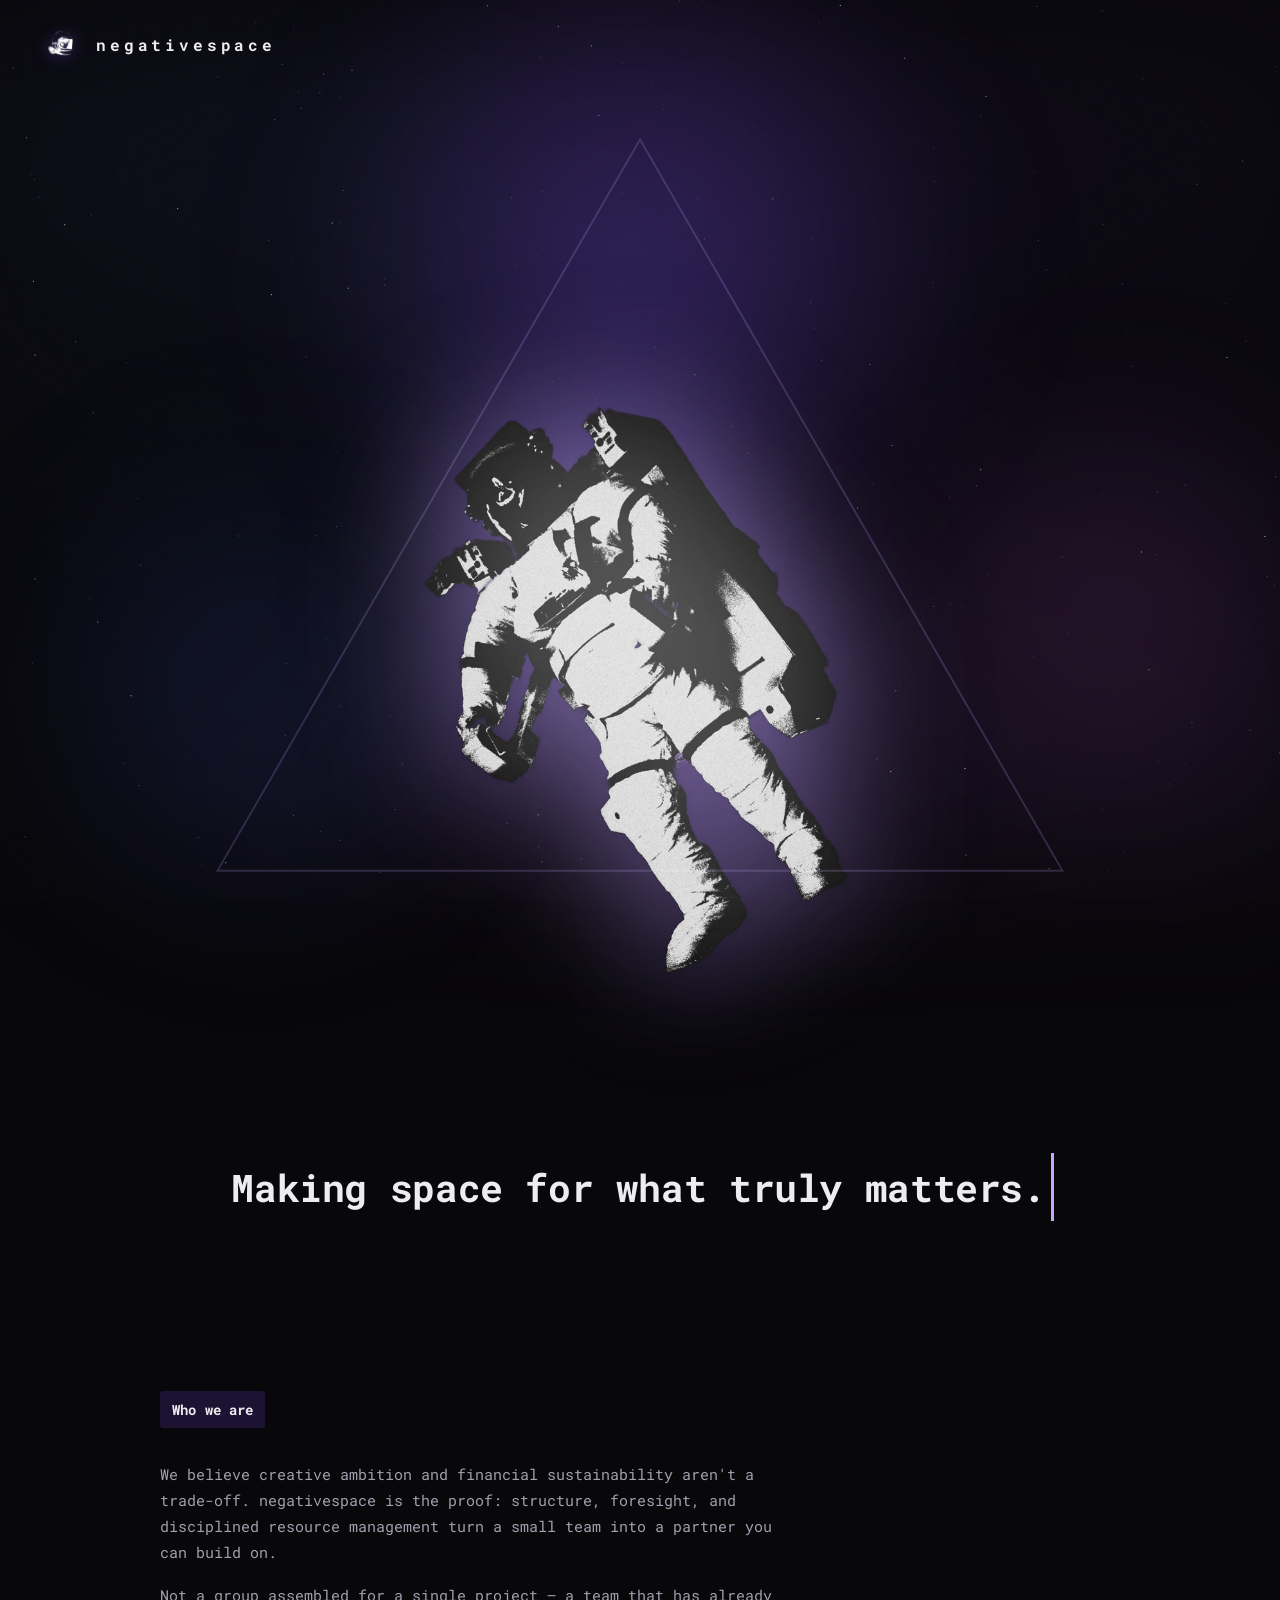
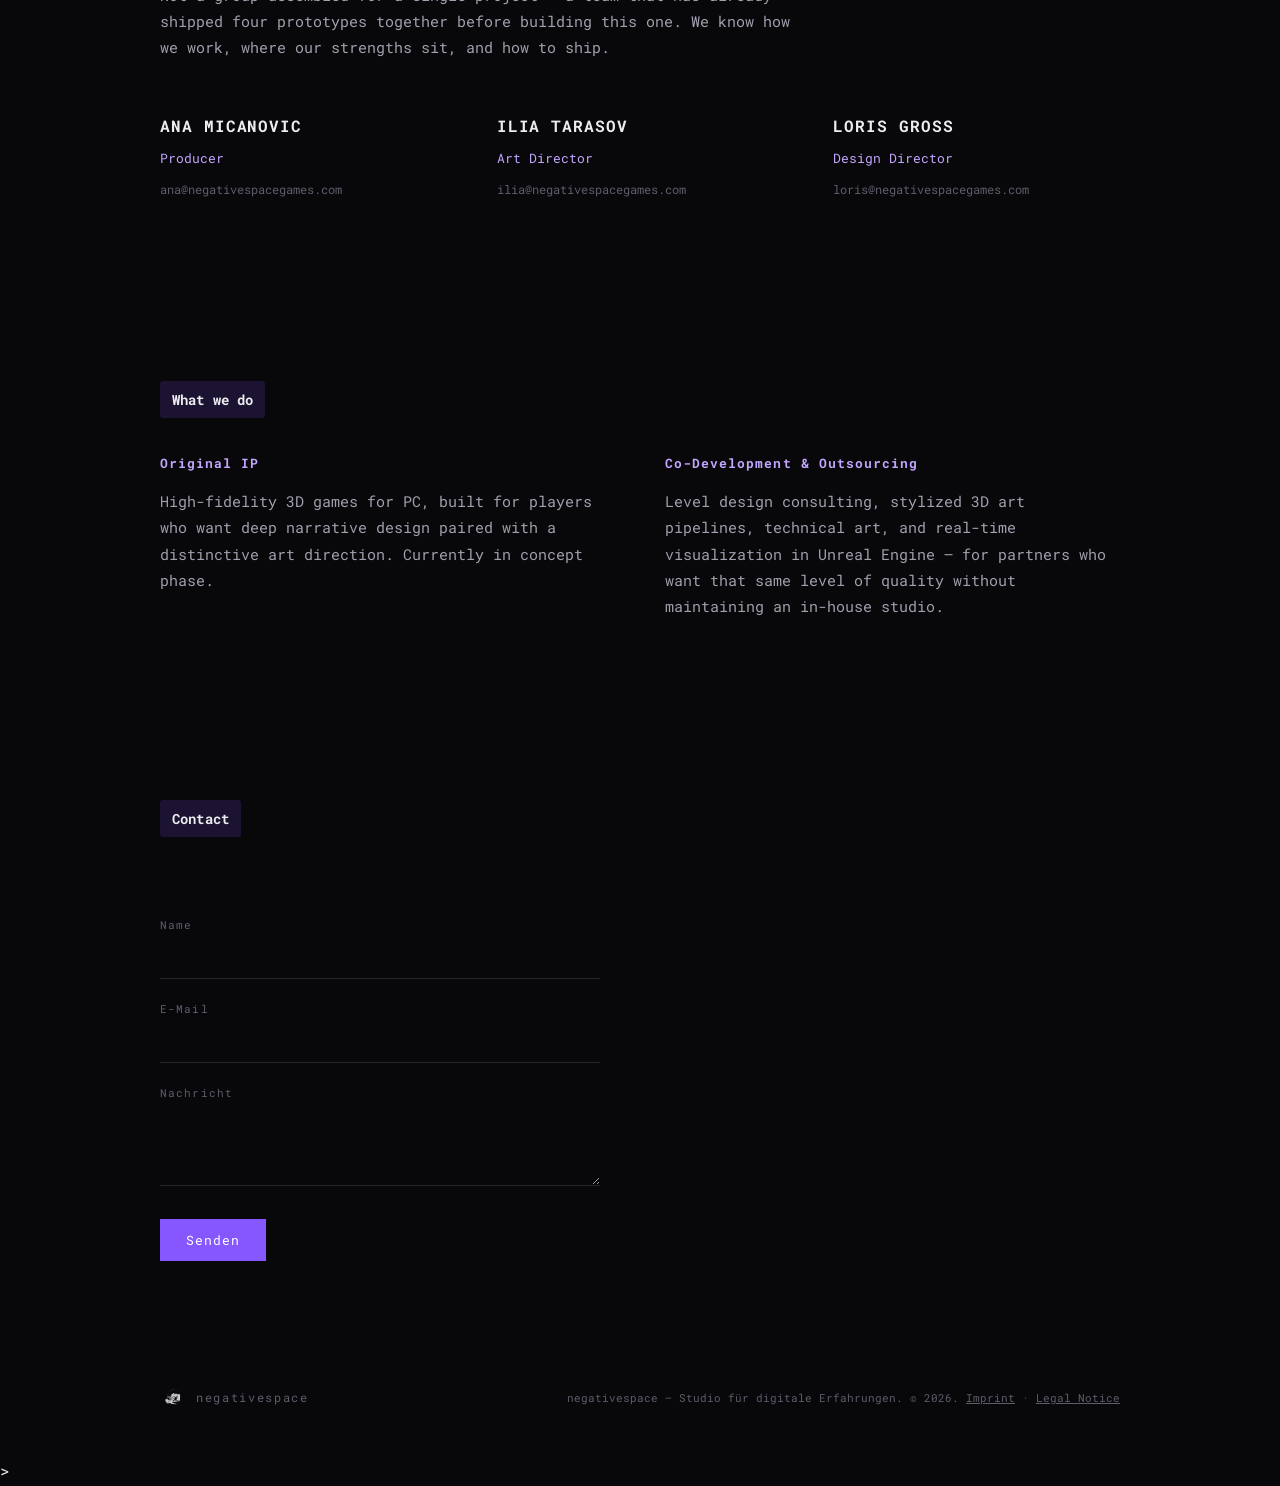
==== index.html @ fe325e3e "Refactor star animations and update footer textclaim change" ====
<!doctype html>
<html lang="de">
<head>
<meta charset="UTF-8">
<meta name="viewport" content="width=device-width, initial-scale=1.0">
<title>negativespace</title>
<link rel="preconnect" href="https://fonts.googleapis.com">
<link href="https://fonts.googleapis.com/css2?family=Roboto+Mono:wght@400;500;700&display=swap" rel="stylesheet">
<style>
  :root{
    --void:#08070a;
    --ink:#eeecf0;
    --ink-dim:#a49fae;
    --ink-faint:#615c6c;
    --signal:#8657ff;
    --signal-2:#c3a6ff;
    --signal-bg: rgba(134,87,255,0.16);
    --font-mono: 'Roboto Mono', monospace;
  }

  *{ box-sizing:border-box; }
  html{ scroll-behavior:smooth; }
  body{
    margin:0;
    background:var(--void);
    color:var(--ink);
    font-family:var(--font-mono);
    line-height:1.8;
    -webkit-font-smoothing:antialiased;
    overflow-x:hidden;
    position:relative;
  }

  /* ---------- ambient space layers: fixed = present behind every section, no hard cuts ---------- */
  .stars-a, .stars-b{
    position:fixed; inset:0; z-index:0; pointer-events:none; width:1px; height:1px;
  }
  .stars-a{ box-shadow:63.94vw 2.5vh rgba(255,255,255,0.35), 22.32vw 73.65vh rgba(255,255,255,0.49), 89.22vw 8.69vh rgba(255,255,255,0.4), 2.98vw 21.86vh rgba(255,255,255,0.43), 2.65vw 19.88vh rgba(255,255,255,0.48), 54.49vw 22.04vh rgba(255,255,255,0.46), 80.94vw 0.65vh rgba(255,255,255,0.53), 69.81vw 34.03vh rgba(255,255,255,0.3), 95.72vw 33.66vh rgba(255,255,255,0.28), 9.67vw 84.75vh rgba(255,255,255,0.46), 80.71vw 72.97vh rgba(255,255,255,0.44), 97.31vw 37.85vh rgba(255,255,255,0.44), 82.94vw 61.85vh rgba(255,255,255,0.55), 57.74vw 70.46vh rgba(255,255,255,0.27), 22.79vw 28.94vh rgba(255,255,255,0.28), 23.28vw 10.1vh rgba(255,255,255,0.35), 63.57vw 36.48vh rgba(255,255,255,0.38), 20.95vw 26.7vh rgba(255,255,255,0.58), 64.8vw 60.91vh rgba(255,255,255,0.31), 72.91vw 16.34vh rgba(255,255,255,0.38), 98.95vw 64.0vh rgba(255,255,255,0.44), 68.46vw 84.29vh rgba(255,255,255,0.52), 22.9vw 3.21vh rgba(255,255,255,0.36), 26.77vw 21.1vh rgba(255,255,255,0.58), 87.64vw 31.47vh rgba(255,255,255,0.48), 39.56vw 91.45vh rgba(255,255,255,0.41), 26.49vw 24.66vh rgba(255,255,255,0.45), 26.27vw 58.46vh rgba(255,255,255,0.56), 39.94vw 21.93vh rgba(255,255,255,0.6), 50.95vw 9.09vh rgba(255,255,255,0.27), 10.96vw 62.74vh rgba(255,255,255,0.53), 42.22vw 6.35vh rgba(255,255,255,0.38), 99.61vw 52.91vh rgba(255,255,255,0.59), 86.08vw 1.15vh rgba(255,255,255,0.5), 68.17vw 53.7vh rgba(255,255,255,0.34), 64.1vw 11.16vh rgba(255,255,255,0.4), 45.37vw 95.38vh rgba(255,255,255,0.56), 26.34vw 50.06vh rgba(255,255,255,0.31), 91.26vw 87.05vh rgba(255,255,255,0.35), 63.89vw 60.9vh rgba(255,255,255,0.3), 76.25vw 53.94vh rgba(255,255,255,0.52), 53.04vw 0.06vh rgba(255,255,255,0.36), 1.95vw 92.91vh rgba(255,255,255,0.56), 83.17vw 30.75vh rgba(255,255,255,0.27), 87.8vw 94.69vh rgba(255,255,255,0.28), 48.6vw 6.92vh rgba(255,255,255,0.52), 76.58vw 12.84vh rgba(255,255,255,0.42), 54.98vw 26.51vh rgba(255,255,255,0.56), 42.31vw 21.18vh rgba(255,255,255,0.44), 72.99vw 20.12vh rgba(255,255,255,0.36), 99.51vw 64.99vh rgba(255,255,255,0.4), 51.76vw 12.1vh rgba(255,255,255,0.33), 33.81vw 58.83vh rgba(255,255,255,0.33), 22.02vw 7.1vh rgba(255,255,255,0.47), 22.89vw 90.54vh rgba(255,255,255,0.55), 7.09vw 23.8vh rgba(255,255,255,0.48), 21.42vw 13.23vh rgba(255,255,255,0.58), 57.1vw 47.27vh rgba(255,255,255,0.52), 80.75vw 19.04vh rgba(255,255,255,0.28), 43.11vw 42.36vh rgba(255,255,255,0.41), 72.91vw 67.34vh rgba(255,255,255,0.59), 9.84vw 40.26vh rgba(255,255,255,0.37), 86.17vw 24.87vh rgba(255,255,255,0.32), 44.86vw 42.19vh rgba(255,255,255,0.35), 24.98vw 92.33vh rgba(255,255,255,0.41), 86.13vw 55.03vh rgba(255,255,255,0.27), 99.93vw 83.6vh rgba(255,255,255,0.59), 92.64vw 84.87vh rgba(255,255,255,0.31), 48.56vw 21.37vh rgba(255,255,255,0.39), 5.86vw 37.9vh rgba(255,255,255,0.59), 26.52vw 78.41vh rgba(255,255,255,0.41), 42.3vw 95.73vh rgba(255,255,255,0.6), 55.58vw 71.84vh rgba(255,255,255,0.3), 29.67vw 96.87vh rgba(255,255,255,0.45), 54.22vw 74.8vh rgba(255,255,255,0.27), 58.42vw 50.29vh rgba(255,255,255,0.55), 15.74vw 96.08vh rgba(255,255,255,0.28), 18.58vw 59.5vh rgba(255,255,255,0.49), 23.52vw 11.99vh rgba(255,255,255,0.56), 24.62vw 59.45vh rgba(255,255,255,0.47), 41.92vw 58.37vh rgba(255,255,255,0.43), 93.47vw 20.43vh rgba(255,255,255,0.5), 23.87vw 39.58vh rgba(255,255,255,0.49), 30.0vw 31.62vh rgba(255,255,255,0.51), 7.25vw 45.83vh rgba(255,255,255,0.6), 99.61vw 7.33vh rgba(255,255,255,0.32), 26.52vw 93.33vh rgba(255,255,255,0.56), 87.93vw 36.95vh rgba(255,255,255,0.31), 83.37vw 70.35vh rgba(255,255,255,0.46), 98.72vw 65.4vh rgba(255,255,255,0.25), 81.71vw 29.94vh rgba(255,255,255,0.48), 93.89vw 13.43vh rgba(255,255,255,0.29), 10.7vw 55.32vh rgba(255,255,255,0.35), 60.48vw 71.76vh rgba(255,255,255,0.32), 63.42vw 26.4vh rgba(255,255,255,0.42), 90.53vw 84.61vh rgba(255,255,255,0.28), 42.36vw 27.67vh rgba(255,255,255,0.25), 77.11vw 63.71vh rgba(255,255,255,0.34), 74.12vw 55.17vh rgba(255,255,255,0.4), 0.97vw 7.52vh rgba(255,255,255,0.56), 90.39vw 54.56vh rgba(255,255,255,0.54), 58.25vw 14.81vh rgba(255,255,255,0.29), 30.83vw 89.9vh rgba(255,255,255,0.53), 86.07vw 89.89vh rgba(255,255,255,0.32), 24.95vw 10.28vh rgba(255,255,255,0.52), 88.41vw 40.64vh rgba(255,255,255,0.47), 15.46vw 92.99vh rgba(255,255,255,0.55), 97.62vw 81.08vh rgba(255,255,255,0.56), 2.48vw 73.66vh rgba(255,255,255,0.37), 93.08vw 80.22vh rgba(255,255,255,0.55), 81.07vw 26.68vh rgba(255,255,255,0.53), 10.81vw 87.22vh rgba(255,255,255,0.55), 22.24vw 81.66vh rgba(255,255,255,0.41), 30.52vw 79.53vh rgba(255,255,255,0.33), 2.37vw 19.31vh rgba(255,255,255,0.36), 86.44vw 96.69vh rgba(255,255,255,0.35), 64.15vw 39.97vh rgba(255,255,255,0.59), 53.62vw 93.92vh rgba(255,255,255,0.29), 97.04vw 17.86vh rgba(255,255,255,0.59), 26.55vw 10.84vh rgba(255,255,255,0.4), 72.85vw 31.37vh rgba(255,255,255,0.46), 51.14vw 38.52vh rgba(255,255,255,0.45), 25.47vw 70.88vh rgba(255,255,255,0.25), 92.56vw 53.85vh rgba(255,255,255,0.5), 74.2vw 67.06vh rgba(255,255,255,0.38), 7.0vw 66.42vh rgba(255,255,255,0.37), 31.39vw 84.8vh rgba(255,255,255,0.5), 30.03vw 30.93vh rgba(255,255,255,0.39), 40.24vw 29.57vh rgba(255,255,255,0.29), 42.04vw 94.04vh rgba(255,255,255,0.49), 90.28vw 61.55vh rgba(255,255,255,0.36), 54.79vw 0.04vh rgba(255,255,255,0.35), 42.99vw 58.0vh rgba(255,255,255,0.48), 46.5vw 44.22vh rgba(255,255,255,0.32), 47.32vw 90.12vh rgba(255,255,255,0.53), 16.97vw 8.48vh rgba(255,255,255,0.43), 63.29vw 33.52vh rgba(255,255,255,0.54), 75.11vw 67.28vh rgba(255,255,255,0.33), 19.91vw 2.44vh rgba(255,255,255,0.34), 47.51vw 84.97vh rgba(255,255,255,0.28); opacity:0.55; animation:twinkle-a 12s ease-in-out infinite; animation-delay:-5s; will-change:opacity; }
  .stars-b{ box-shadow:41.44vw 62.98vh rgba(255,255,255,0.59), 69.64vw 49.44vh rgba(255,255,255,0.61), 65.61vw 0.55vh rgba(255,255,255,0.84), 77.0vw 10.66vh rgba(255,255,255,0.69), 17.59vw 95.8vh rgba(255,255,255,0.73), 5.02vw 24.92vh rgba(255,255,255,0.88), 45.65vw 80.14vh rgba(255,255,255,0.8), 98.79vw 59.55vh rgba(255,255,255,0.93), 89.14vw 61.27vh rgba(255,255,255,0.82), 50.48vw 83.06vh rgba(255,255,255,0.75), 89.72vw 74.37vh rgba(255,255,255,0.71), 25.92vw 24.72vh rgba(255,255,255,0.79), 76.58vw 52.13vh rgba(255,255,255,0.78), 27.46vw 7.75vh rgba(255,255,255,0.63), 27.17vw 31.97vh rgba(255,255,255,0.74), 13.84vw 23.13vh rgba(255,255,255,0.81), 70.64vw 6.42vh rgba(255,255,255,0.68), 54.26vw 41.58vh rgba(255,255,255,0.59), 42.01vw 90.48vh rgba(255,255,255,0.76), 69.55vw 85.67vh rgba(255,255,255,0.84), 38.04vw 0.59vh rgba(255,255,255,0.66), 75.35vw 85.34vh rgba(255,255,255,0.93), 41.9vw 74.75vh rgba(255,255,255,0.75), 60.33vw 22.05vh rgba(255,255,255,0.6), 43.58vw 2.9vh rgba(255,255,255,0.65), 67.91vw 40.43vh rgba(255,255,255,0.57), 46.74vw 12.76vh rgba(255,255,255,0.78), 2.7vw 39.4vh rgba(255,255,255,0.75), 2.71vw 64.27vh rgba(255,255,255,0.56), 46.17vw 5.03vh rgba(255,255,255,0.67), 21.17vw 32.68vh rgba(255,255,255,0.84), 37.91vw 75.2vh rgba(255,255,255,0.87), 25.23vw 8.19vh rgba(255,255,255,0.51), 53.94vw 99.99vh rgba(255,255,255,0.66), 65.01vw 78.12vh rgba(255,255,255,0.79), 75.42vw 94.96vh rgba(255,255,255,0.59), 2.04vw 15.24vh rgba(255,255,255,0.56), 66.95vw 56.4vh rgba(255,255,255,0.6), 69.95vw 76.69vh rgba(255,255,255,0.58), 60.72vw 74.79vh rgba(255,255,255,0.55), 81.93vw 96.47vh rgba(255,255,255,0.55), 2.57vw 31.2vh rgba(255,255,255,0.8), 95.82vw 39.67vh rgba(255,255,255,0.82), 7.6vw 69.06vh rgba(255,255,255,0.78), 10.19vw 77.25vh rgba(255,255,255,0.88); opacity:0.85; animation:twinkle-b 9s ease-in-out infinite; animation-delay:-3s; will-change:opacity; }
  @keyframes twinkle-a{ 0%,100%{opacity:0.55;} 50%{opacity:0.36;} }
  @keyframes twinkle-b{ 0%,100%{opacity:0.85;} 50%{opacity:0.6;} }

  .nebula-field{ position:fixed; inset:-15%; z-index:0; pointer-events:none; will-change:transform; }
  .neb{ position:absolute; border-radius:50%; filter:blur(70px); }
  .neb-1{
    width:760px; height:760px; top:2%; left:50%; transform:translateX(-50%);
    background:radial-gradient(circle, rgba(134,87,255,0.30), transparent 65%);
    animation:drift-a 24s ease-in-out infinite;
  }
  .neb-2{
    width:560px; height:560px; bottom:6%; left:10%;
    background:radial-gradient(circle, rgba(70,110,255,0.15), transparent 70%);
    animation:drift-b 30s ease-in-out infinite;
  }
  .neb-3{
    width:520px; height:520px; bottom:14%; right:6%;
    background:radial-gradient(circle, rgba(210,90,220,0.13), transparent 70%);
    animation:drift-a 20s ease-in-out infinite reverse;
  }
  .neb-swirl{
    position:absolute; inset:14% 8%;
    background:conic-gradient(from 0deg at 50% 50%,
      rgba(134,87,255,0.09), rgba(70,50,180,0.03) 22%,
      rgba(200,110,255,0.09) 48%, transparent 68%,
      rgba(90,130,255,0.07) 88%, rgba(134,87,255,0.09));
    filter:blur(80px);
    mix-blend-mode:screen;
    animation:swirl 50s linear infinite;
  }
  @keyframes drift-a{ 0%,100%{ transform:translate(0,0) scale(1); } 50%{ transform:translate(3%,4%) scale(1.05); } }
  @keyframes drift-b{ 0%,100%{ transform:translate(0,0) scale(1); } 50%{ transform:translate(-4%,-3%) scale(0.96); } }
  @keyframes swirl{ from{ transform:rotate(0deg); } to{ transform:rotate(360deg); } }

  .grain{
    position:fixed; inset:0; z-index:999; pointer-events:none;
    opacity:0.03; mix-blend-mode:overlay;
    background-image:url("data:image/svg+xml,%3Csvg xmlns='http://www.w3.org/2000/svg' width='120' height='120'%3E%3Cfilter id='n'%3E%3CfeTurbulence type='fractalNoise' baseFrequency='0.85' numOctaves='2' stitchTiles='stitch'/%3E%3C/filter%3E%3Crect width='100%25' height='100%25' filter='url(%23n)'/%3E%3C/svg%3E");
  }

  .wrap{ max-width:1040px; margin:0 auto; padding:0 40px; position:relative; z-index:2; }

  /* ---------- nav (transparent) ---------- */
  nav{
    position:sticky; top:0; z-index:50;
    display:flex; align-items:center;
    gap:14px;
    padding:24px 40px;
    background:transparent;
  }
  nav img{ height:42px; width:auto; filter: drop-shadow(0 0 8px rgba(134,87,255,0.5)); }
  .nav-word{
    font-family:var(--font-mono); font-size:16px; font-weight:700; letter-spacing:0.24em;
    color:var(--ink);
  }

  /* ---------- hero ---------- */
  .hero{
    position:relative;
    min-height:100vh;
    display:flex; align-items:center; justify-content:center;
    overflow:hidden;
    text-align:center;
    padding:100px 0 80px;
  }

  .astro-stage{
    position:relative; width:100%; display:flex; justify-content:center; margin-bottom:-20px; z-index:1;
  }
  .astro-parallax{ display:flex; justify-content:center; width:100%; will-change:transform; }
  .astro-triangle{
    position:absolute; top:50%; left:50%;
    width:1300px; height:1300px; max-width:none;
    margin-left:-650px;
    margin-top:calc(-650px - 50px); /* the "90px" is how far up it's shifted — increase/decrease to taste */
    animation: spin 260s linear infinite;
    opacity:0.9;
  }
  .astro-img{
    position:relative; z-index:2; width:min(88vw, 900px);
    mix-blend-mode:screen;
    filter: drop-shadow(0 0 60px rgba(134,87,255,0.4));
    animation: floaty 8s ease-in-out infinite;
  }
  @keyframes spin{ from{ transform:rotate(0deg); } to{ transform:rotate(360deg); } }
  @keyframes floaty{
    0%,100%{ transform:translateY(0) rotate(-2deg); }
    50%{ transform:translateY(-16px) rotate(1deg); }
  }

  .hero-claim{
    position:relative; z-index:2;
    font-family:var(--font-mono); font-weight:700;
    font-size:clamp(20px, 3.6vw, 38px);
    letter-spacing:-0.01em;
    margin:0 auto; margin-top:8px;
    color:var(--ink);
    display:inline-block; white-space:nowrap; overflow:hidden;
    border-right:3px solid var(--signal-2);
    width:0ch;
    animation: type 2.4s steps(36,end) 0.6s forwards, caret .8s step-end infinite;
  }
  @keyframes type{ from{ width:0ch; } to{ width:36ch; } }
  @keyframes caret{ 50%{ border-color:transparent; } }

  /* ---------- section shell ---------- */
  section{ position:relative; padding:90px 0; z-index:1; }
  .section-label{
    font-family:var(--font-mono); font-weight:700; font-size:14px;
    display:inline-block; padding:6px 12px; margin-bottom:34px;
    background:var(--signal-bg); color:var(--ink); border-radius:3px;
    letter-spacing:0.01em;
  }
  .section-body{ color:var(--ink-dim); font-size:14.5px; max-width:640px; }
  .section-body p{ margin:0 0 16px 0; }

  /* scroll reveal */
  .reveal{ opacity:0; transform:translateY(26px); transition:opacity .8s ease, transform .8s ease; }
  .reveal.in-view{ opacity:1; transform:translateY(0); }
  .reveal.delay-1{ transition-delay:.08s; }
  .reveal.delay-2{ transition-delay:.16s; }
  .reveal.delay-3{ transition-delay:.24s; }

  /* who we are — crew row */
  .crew-row{ display:flex; gap:50px; margin-top:52px; flex-wrap:wrap; }
  .crew-col{ flex:1; min-width:220px; }
  .crew-name{ font-family:var(--font-mono); font-weight:700; font-size:15.5px; letter-spacing:0.06em; margin-bottom:6px; }
  .crew-role{ font-size:12.5px; color:var(--signal-2); margin-bottom:10px; }
  .crew-email{ font-size:12px; color:var(--ink-faint); }
  .crew-email a{ color:var(--ink-faint); text-decoration:none; }
  .crew-email a:hover{ color:var(--signal-2); }

  /* what we do */
  .split-cols{ display:grid; grid-template-columns:1fr 1fr; gap:50px; }
  .col-card h4{ font-family:var(--font-mono); font-size:13px; letter-spacing:0.08em; color:var(--signal-2); margin:0 0 14px 0; font-weight:700; }
  .col-card p{ color:var(--ink-dim); font-size:14.5px; margin:0; }

  /* contact — no distinct background so nebula continues seamlessly */
  form{ display:flex; flex-direction:column; gap:20px; max-width:440px; margin-top:44px; }
  .field label{ display:block; font-family:var(--font-mono); font-size:11px; letter-spacing:0.1em; color:var(--ink-faint); margin-bottom:8px; }
  .field input, .field textarea{
    width:100%; background:transparent; border:none; border-bottom:1px solid rgba(255,255,255,0.12);
    color:var(--ink); font-family:var(--font-mono); font-size:14px; padding:8px 2px;
    outline:none; transition:border-color .2s ease;
  }
  .field input:focus, .field textarea:focus{ border-color:var(--signal-2); }
  .field textarea{ resize:vertical; min-height:76px; }
  .submit-btn{
    align-self:flex-start; margin-top:4px;
    background:var(--signal); color:#fff; border:none;
    font-family:var(--font-mono); font-size:12.5px; letter-spacing:0.08em;
    padding:13px 26px; cursor:pointer; transition:all .2s ease;
  }
  .submit-btn:hover{ background:#7440e8; box-shadow:0 0 26px rgba(134,87,255,0.45); }

  footer{
    padding:34px 0 46px; display:flex; align-items:center; justify-content:space-between;
    flex-wrap:wrap; gap:14px; position:relative; z-index:1;
  }
  .footer-mark{ display:flex; align-items:center; gap:10px; }
  .footer-mark img{ height:26px; opacity:0.8; }
  .footer-word{ font-family:var(--font-mono); font-size:12px; letter-spacing:0.14em; color:var(--ink-faint); }
  .footer-legal{ font-family:var(--font-mono); font-size:10.5px; color:var(--ink-faint); }
  .footer-legal a{ color:var(--ink-faint); }

  @media (max-width: 780px){
    .wrap{ padding:0 22px; }
    nav{ padding:16px 22px; }
    nav img{ height:34px; }
    .split-cols{ grid-template-columns:1fr; gap:34px; }
    .crew-row{ flex-direction:column; gap:30px; }
    section{ padding:64px 0; }
    .hero{ padding:90px 0 60px; }
    .hero-claim{ white-space:normal; width:auto !important; border-right:none; animation:none; }
    .astro-triangle{ width:520px; height:520px; margin-left:-260px; margin-top:calc(-260px - 40px); }
    .astro-img{ width:min(92vw,520px); }
  }

  @media (prefers-reduced-motion: reduce){
    *, *::before, *::after{ animation-duration:0.001ms !important; animation-iteration-count:1 !important; transition-duration:0.001ms !important; }
  }
</style>
</head>
<body>
<div class="stars-a" id="starsA"></div>
<div class="stars-b" id="starsB"></div>
<div class="nebula-field" id="nebulaField">
  <div class="neb-swirl"></div>
  <div class="neb neb-1"></div>
  <div class="neb neb-2"></div>
  <div class="neb neb-3"></div>
</div>
<div class="grain"></div>

<nav>
  <img src="assets/negativespace-mark.webp" alt="negativespace mark">
  <span class="nav-word">negativespace</span>
</nav>

<!-- HERO -->
<section class="hero">
  <div class="wrap" style="display:flex; flex-direction:column; align-items:center;">
    <div class="astro-stage">
      <div class="astro-parallax" id="astroParallax">
        <svg class="astro-triangle" viewBox="0 0 400 400" xmlns="http://www.w3.org/2000/svg">
          <polygon points="200,50 70,275 330,275" fill="none" stroke="#c3a6ff" stroke-width="0.6" opacity="0.22"/>
        </svg>
        <img class="astro-img" src="assets/astronaut.webp" alt="negativespace Astronaut">
      </div>
    </div>
    <h1 class="hero-claim">Making space for what truly matters.</h1>
  </div>
</section>

<!-- WHO WE ARE -->
<section id="who">
  <div class="wrap">
    <div class="section-label reveal">Who we are</div>
    <div class="section-body reveal delay-1">
      <p>We believe creative ambition and financial sustainability aren't a trade-off. negativespace is the proof: structure, foresight, and disciplined resource management turn a small team into a partner you can build on.</p>
      <p>Not a group assembled for a single project — a team that has already shipped four prototypes together before building this one. We know how we work, where our strengths sit, and how to ship.</p>
    </div>
    <div class="crew-row">
      <div class="crew-col reveal delay-1">
        <div class="crew-name">ANA MICANOVIC</div>
        <div class="crew-role">Producer</div>
        <div class="crew-email"><a href="mailto:ana@negativespacegames.com">ana@negativespacegames.com</a></div>
      </div>
      <div class="crew-col reveal delay-2">
        <div class="crew-name">ILIA TARASOV</div>
        <div class="crew-role">Art Director</div>
        <div class="crew-email"><a href="mailto:ilia@negativespacegames.com">ilia@negativespacegames.com</a></div>
      </div>
      <div class="crew-col reveal delay-3">
        <div class="crew-name">LORIS GROSS</div>
        <div class="crew-role">Design Director</div>
        <div class="crew-email"><a href="mailto:loris@negativespacegames.com">loris@negativespacegames.com</a></div>
      </div>
    </div>
  </div>
</section>

<!-- WHAT WE DO -->
<section id="what">
  <div class="wrap">
    <div class="section-label reveal">What we do</div>
    <div class="split-cols">
      <div class="col-card reveal delay-1">
        <h4>Original IP</h4>
        <p>High-fidelity 3D games for PC, built for players who want deep narrative design paired with a distinctive art direction. Currently in concept phase.</p>
      </div>
      <div class="col-card reveal delay-2">
        <h4>Co-Development &amp; Outsourcing</h4>
        <p>Level design consulting, stylized 3D art pipelines, technical art, and real-time visualization in Unreal Engine — for partners who want that same level of quality without maintaining an in-house studio.</p>
      </div>
    </div>
  </div>
</section>

<!-- CONTACT -->
<section id="contact">
  <div class="wrap">
    <div class="section-label reveal">Contact</div>
    <form class="reveal delay-1" onsubmit="return false;">
      <div class="field"><label>Name</label><input type="text"></div>
      <div class="field"><label>E-Mail</label><input type="email"></div>
      <div class="field"><label>Nachricht</label><textarea></textarea></div>
      <button class="submit-btn" type="submit">Senden</button>
    </form>
  </div>
</section>

<footer>
  <div class="wrap" style="display:flex; align-items:center; justify-content:space-between; width:100%; flex-wrap:wrap; gap:14px;">
    <div class="footer-mark">
      <img src="assets/negativespace-mark.webp" alt="negativespace">
      <span class="footer-word">negativespace</span>
    </div>
    <div class="footer-legal">negativespace — Studio für digitale Erfahrungen. © 2026. <a href="impressum.html">Imprint</a> · <a href="datenschutz.html">Legal Notice</a></div>
  </div>
</footer>

<script>
(function(){
  var reduced = window.matchMedia('(prefers-reduced-motion: reduce)').matches;

  // Scroll parallax: hero astronaut/triangle drift slower than scroll, deep stars drift slower still
  var astro = document.getElementById('astroParallax');
  var starsB = document.getElementById('starsB');
  var nebula = document.getElementById('nebulaField');
  var ticking = false;

  function onScroll(){
    if (reduced) return;
    var y = window.scrollY || window.pageYOffset;
    if (astro) astro.style.transform = 'translateY(' + (y * 0.18) + 'px)';
    if (starsB) starsB.style.transform = 'translateY(' + (y * 0.04) + 'px)';
    if (nebula) nebula.style.transform = 'translateY(' + (y * -0.03) + 'px)';
    ticking = false;
  }
  window.addEventListener('scroll', function(){
    if (!ticking){
      window.requestAnimationFrame(onScroll);
      ticking = true;
    }
  }, { passive: true });

  // Scroll reveal
  var revealEls = document.querySelectorAll('.reveal');
  if ('IntersectionObserver' in window && !reduced){
    var io = new IntersectionObserver(function(entries){
      entries.forEach(function(entry){
        if (entry.isIntersecting){
          entry.target.classList.add('in-view');
          io.unobserve(entry.target);
        }
      });
    }, { threshold: 0.15, rootMargin: '0px 0px -60px 0px' });
    revealEls.forEach(function(el){ io.observe(el); });
  } else {
    revealEls.forEach(function(el){ el.classList.add('in-view'); });
  }
})();
</script>

</body>
</html>>
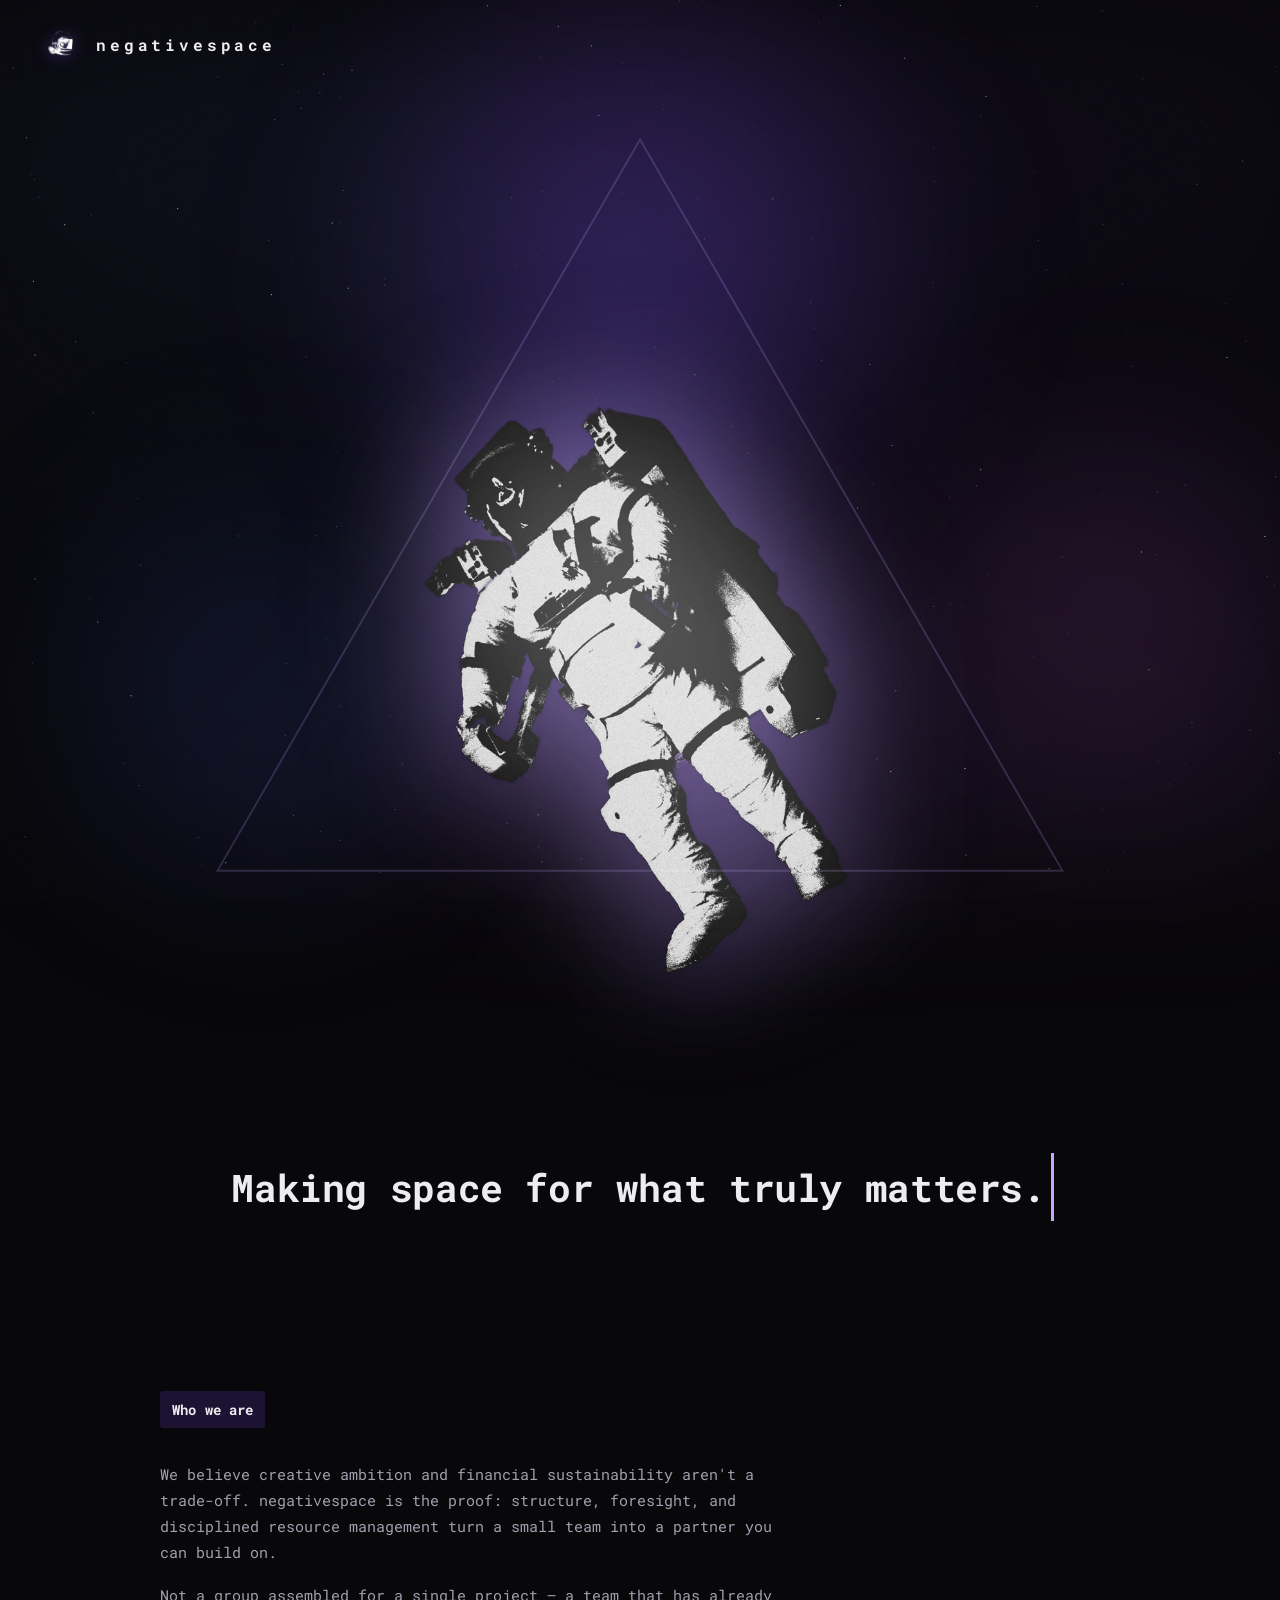
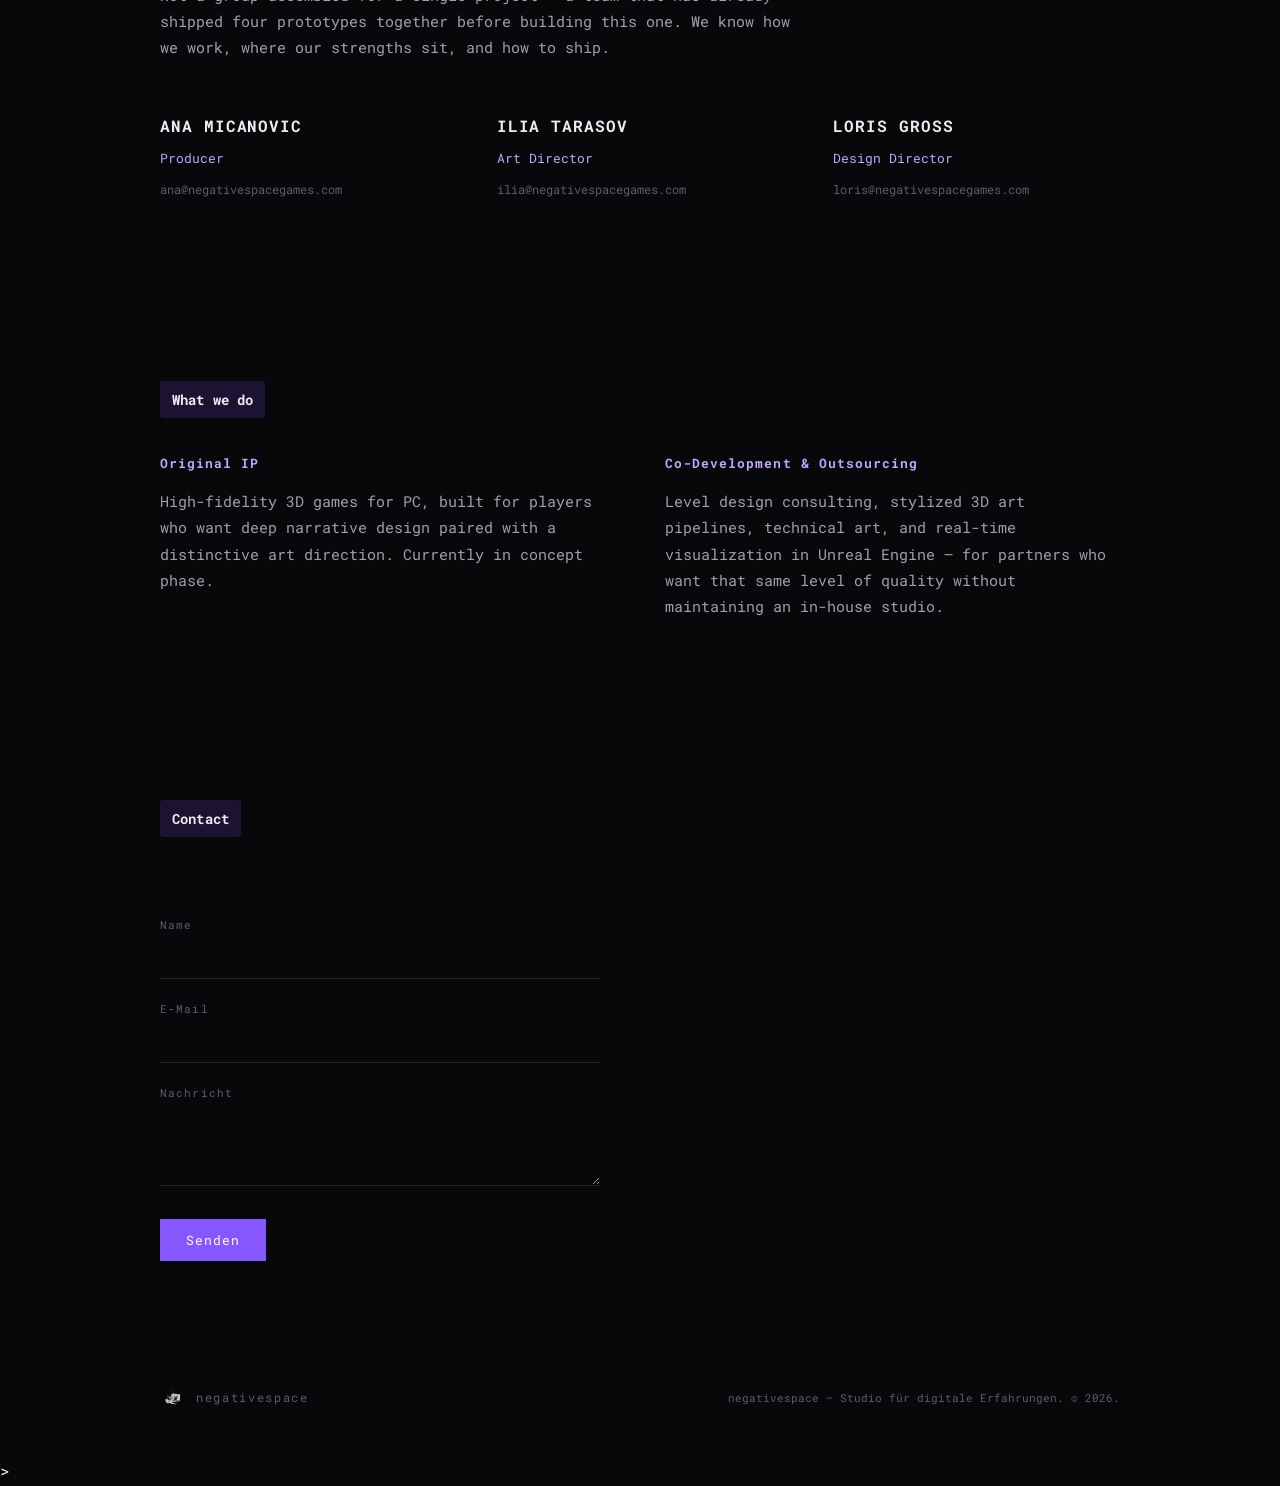
==== commit a9245d1f: "Update footer legal section Removed legal notice links from footer." ====
--- a/index.html
+++ b/index.html
@@ -315,7 +315,7 @@
       <img src="assets/negativespace-mark.webp" alt="negativespace">
       <span class="footer-word">negativespace</span>
     </div>
-    <div class="footer-legal">negativespace — Studio für digitale Erfahrungen. © 2026. <a href="impressum.html">Imprint</a> · <a href="datenschutz.html">Legal Notice</a></div>
+    <div class="footer-legal">negativespace — Studio für digitale Erfahrungen. © 2026. </div>
   </div>
 </footer>
 
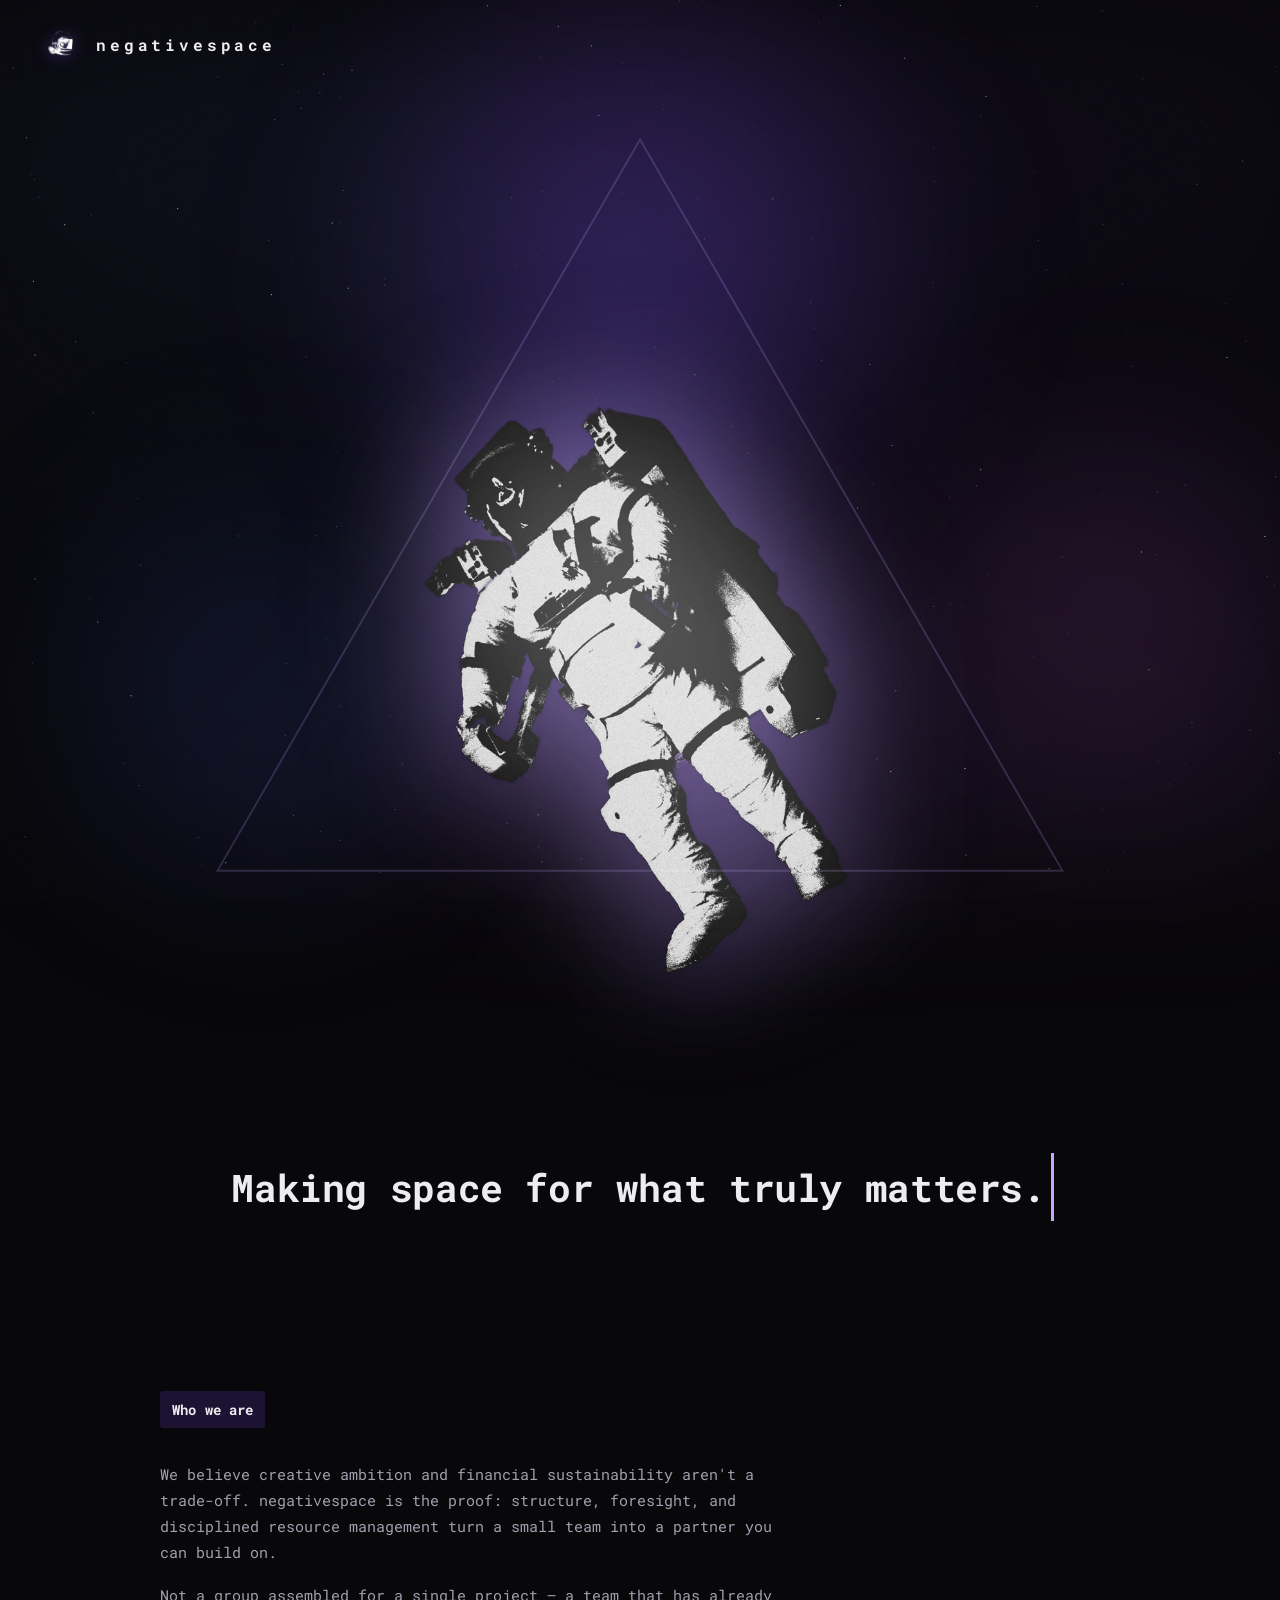
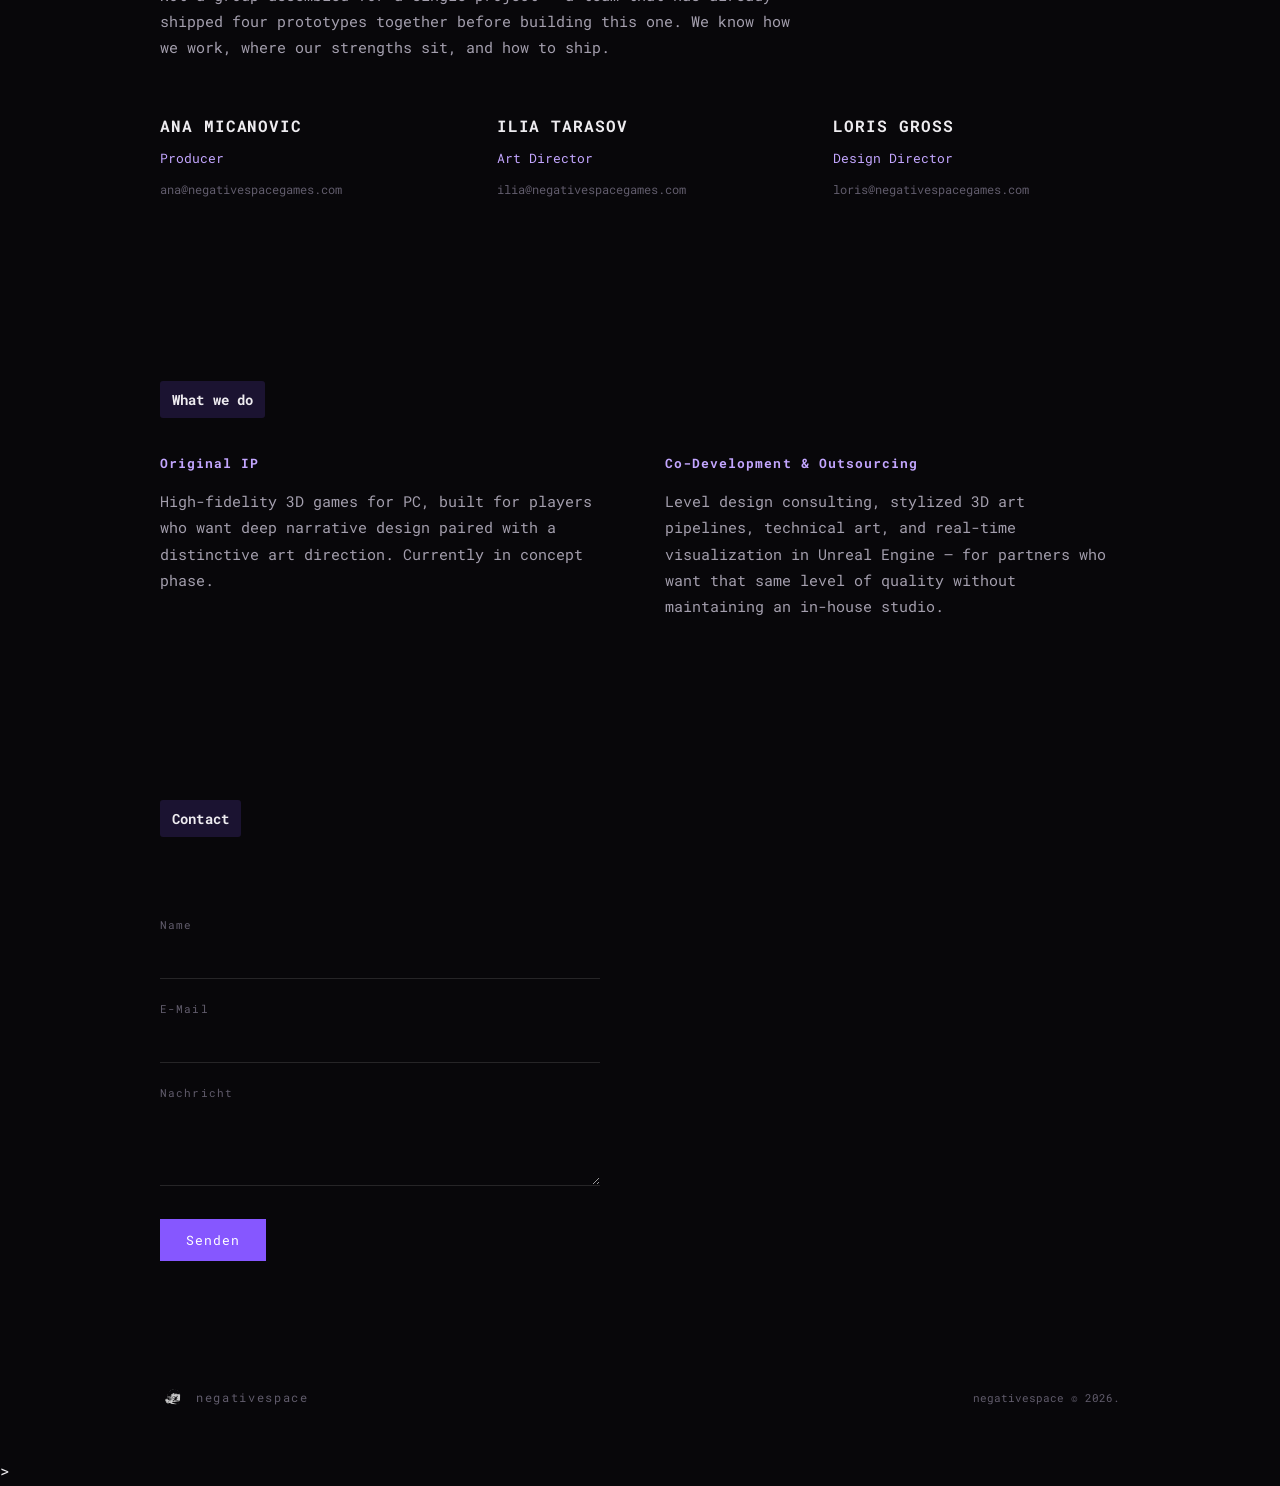
==== commit ac46feb7: "Remove extra text from footer legal section" ====
--- a/index.html
+++ b/index.html
@@ -315,7 +315,7 @@
       <img src="assets/negativespace-mark.webp" alt="negativespace">
       <span class="footer-word">negativespace</span>
     </div>
-    <div class="footer-legal">negativespace — Studio für digitale Erfahrungen. © 2026. </div>
+    <div class="footer-legal">negativespace © 2026. </div>
   </div>
 </footer>
 
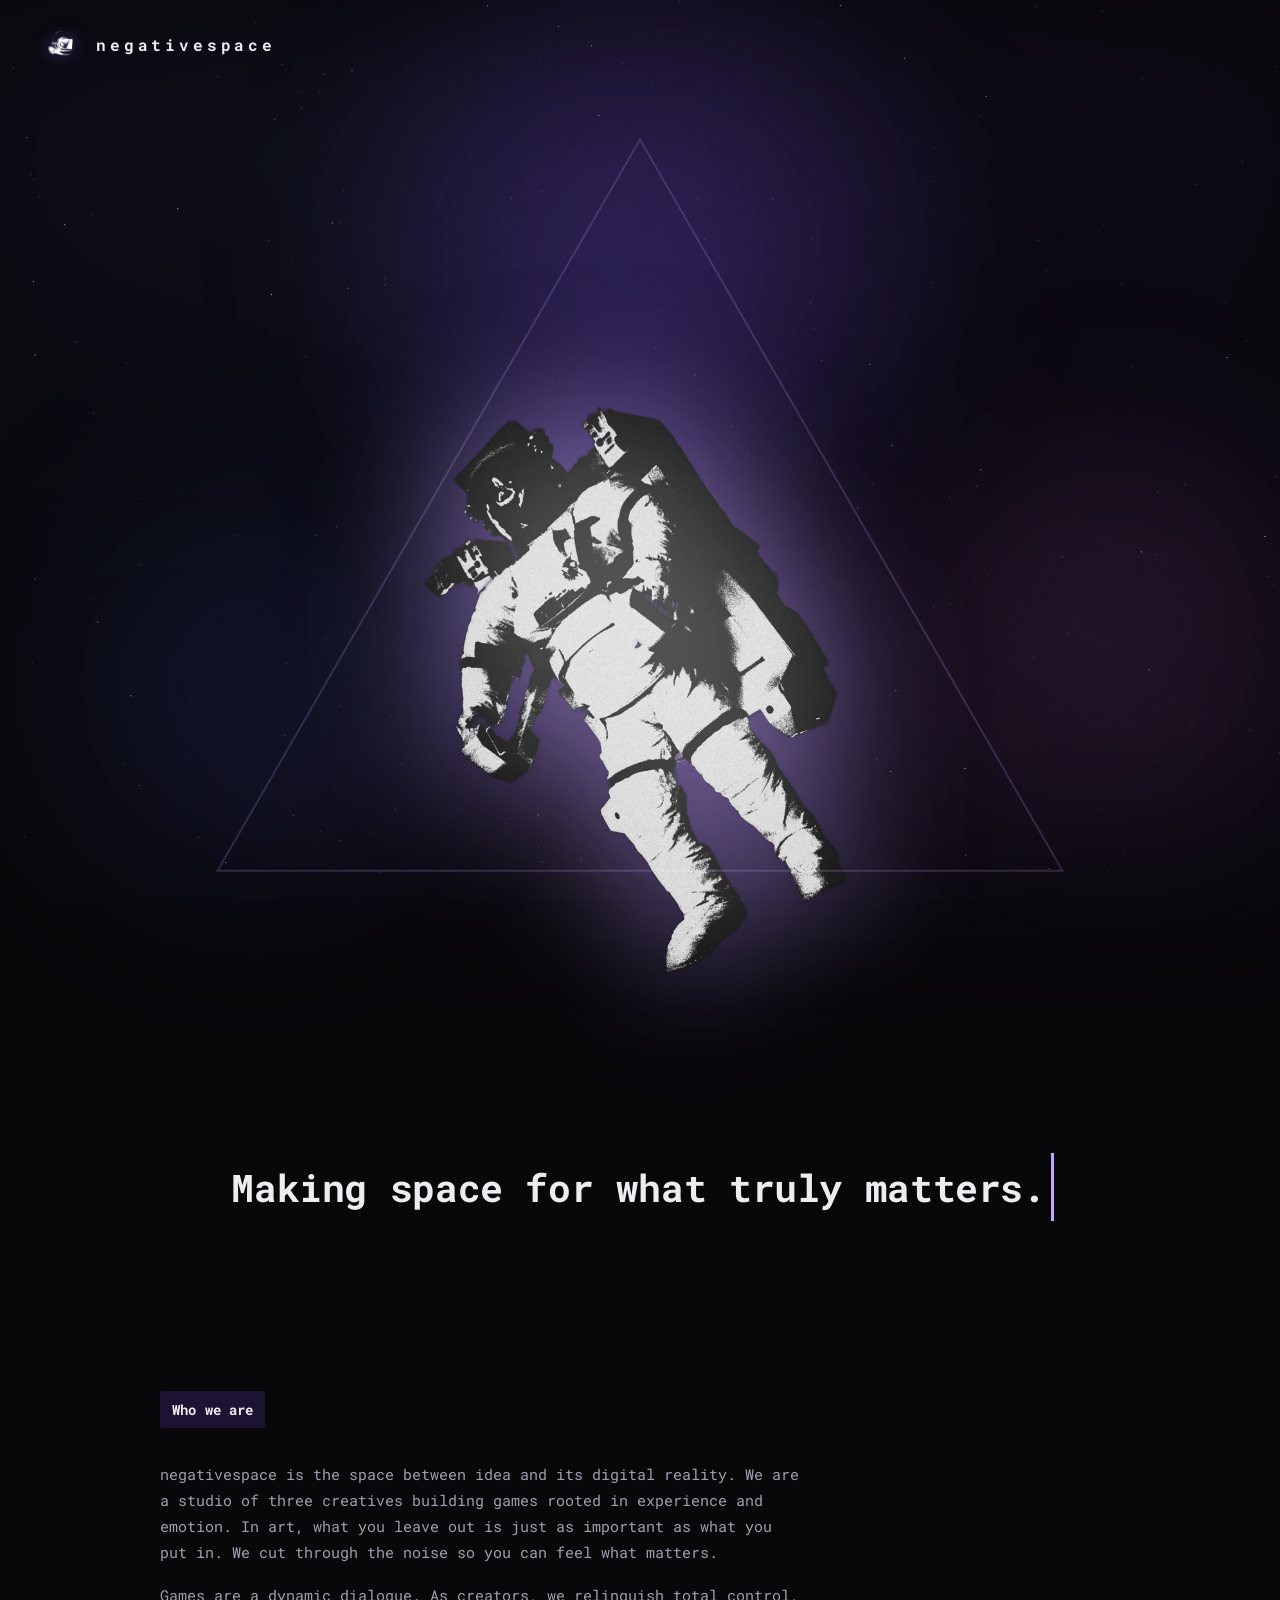
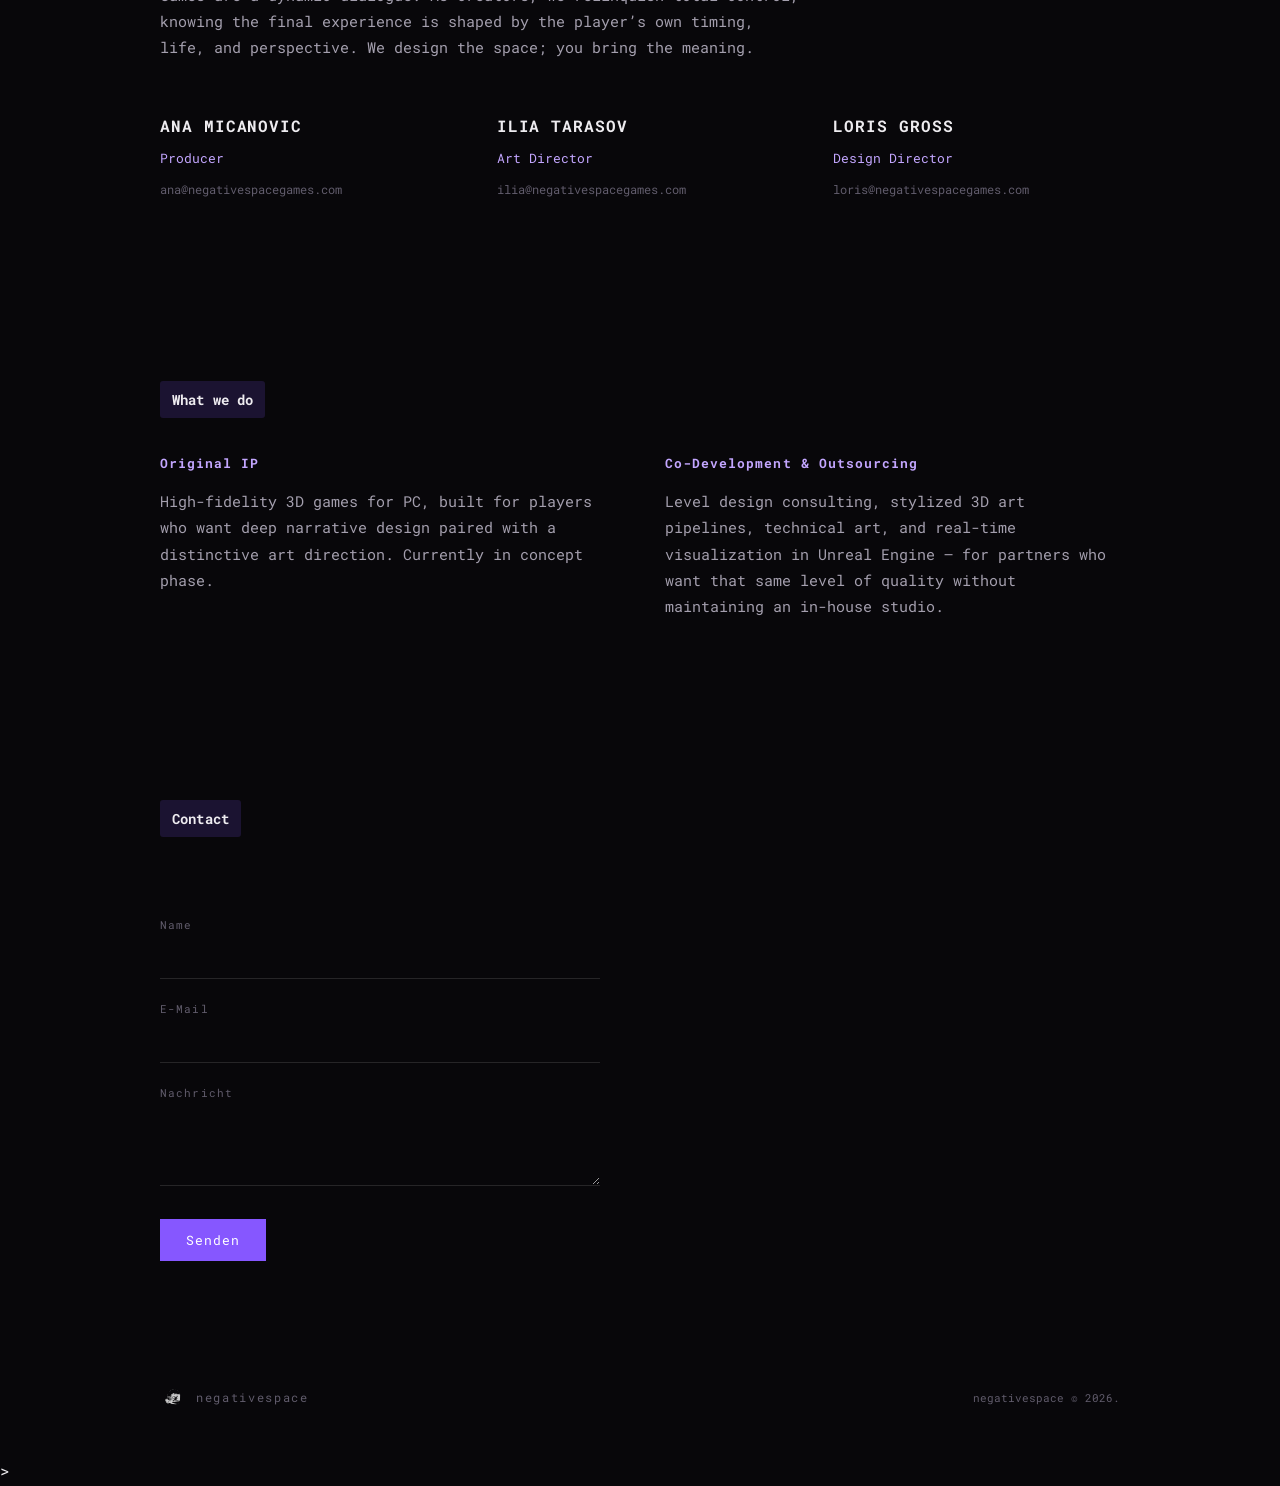
==== commit 06e79de4: "Revise 'Who we are' section content Updated the 'Who we are' section to reflect a new description of" ====
--- a/index.html
+++ b/index.html
@@ -256,8 +256,8 @@
   <div class="wrap">
     <div class="section-label reveal">Who we are</div>
     <div class="section-body reveal delay-1">
-      <p>We believe creative ambition and financial sustainability aren't a trade-off. negativespace is the proof: structure, foresight, and disciplined resource management turn a small team into a partner you can build on.</p>
-      <p>Not a group assembled for a single project — a team that has already shipped four prototypes together before building this one. We know how we work, where our strengths sit, and how to ship.</p>
+      <p>negativespace is the space between idea and its digital reality. We are a studio of three creatives building games rooted in experience and emotion. In art, what you leave out is just as important as what you put in. We cut through the noise so you can feel what matters.</p> 
+      <p>Games are a dynamic dialogue. As creators, we relinquish total control, knowing the final experience is shaped by the player’s own timing, life, and perspective. We design the space; you bring the meaning.</p>
     </div>
     <div class="crew-row">
       <div class="crew-col reveal delay-1">
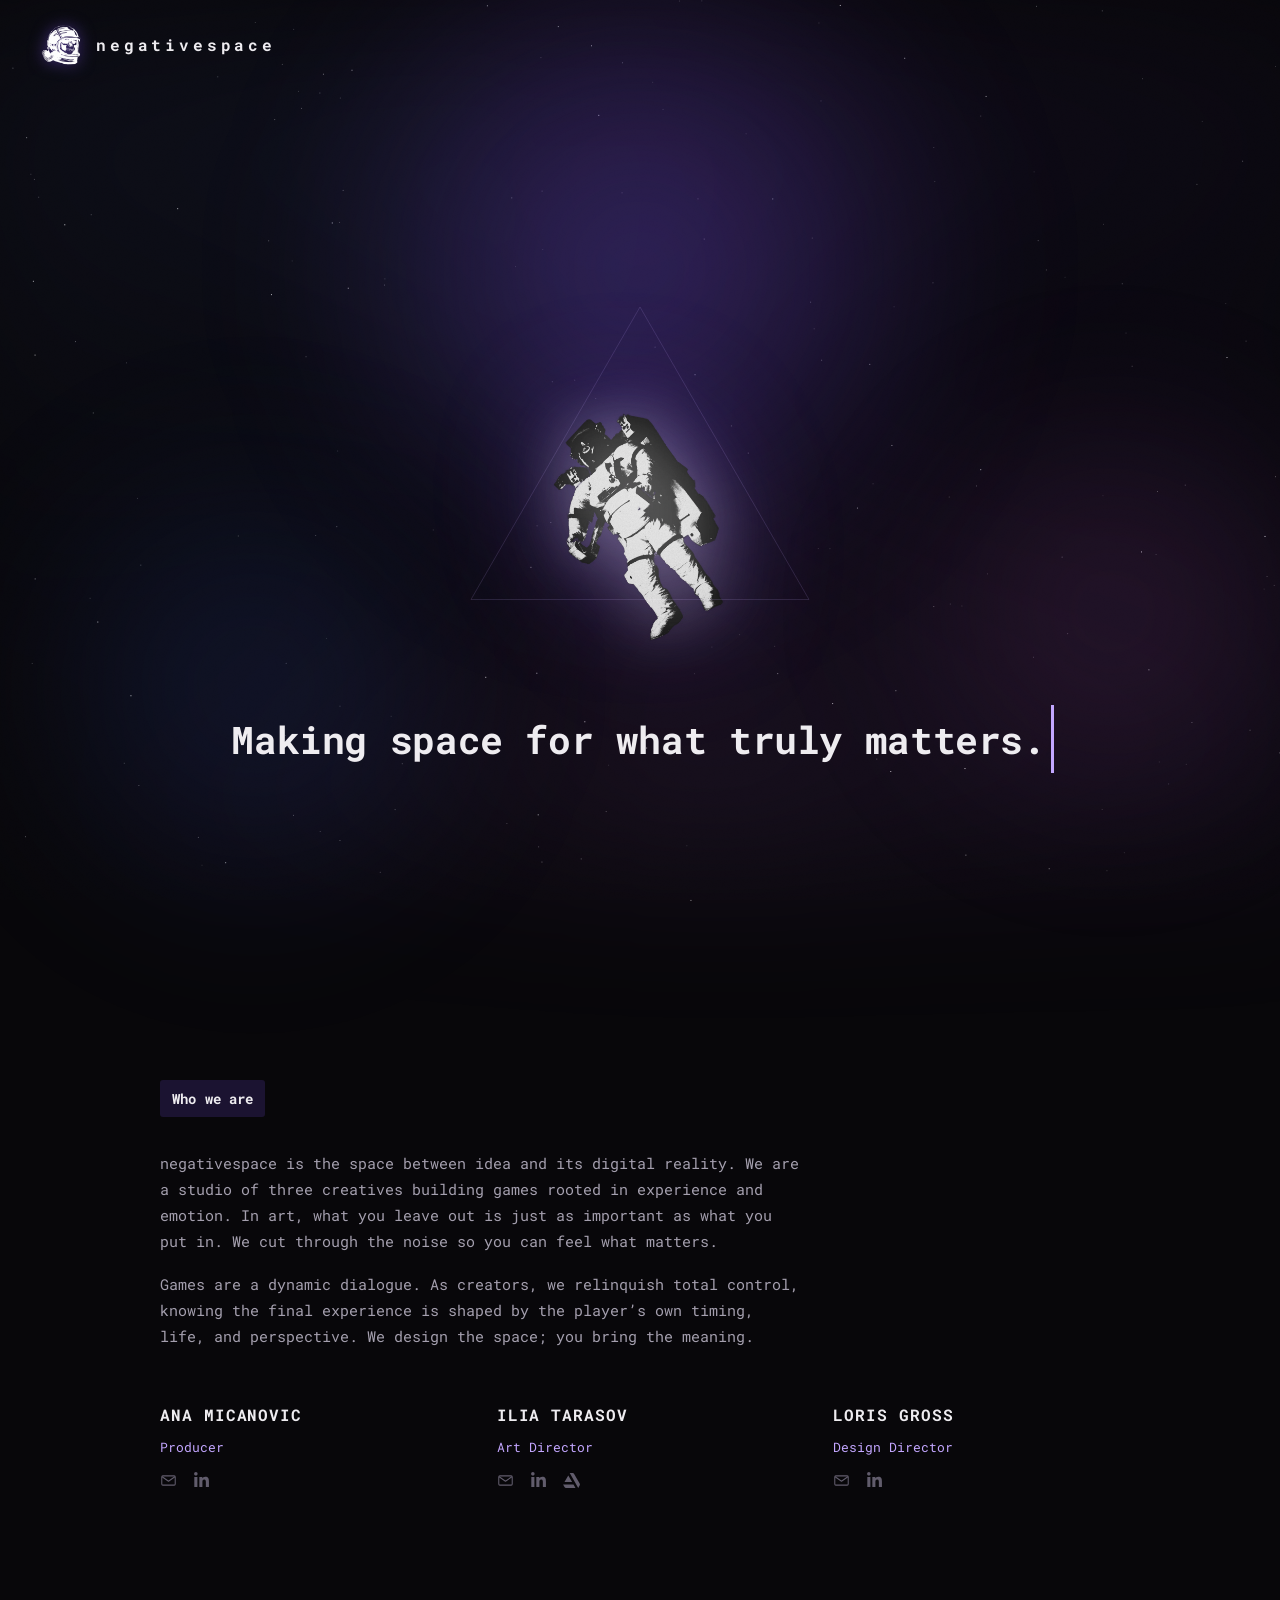
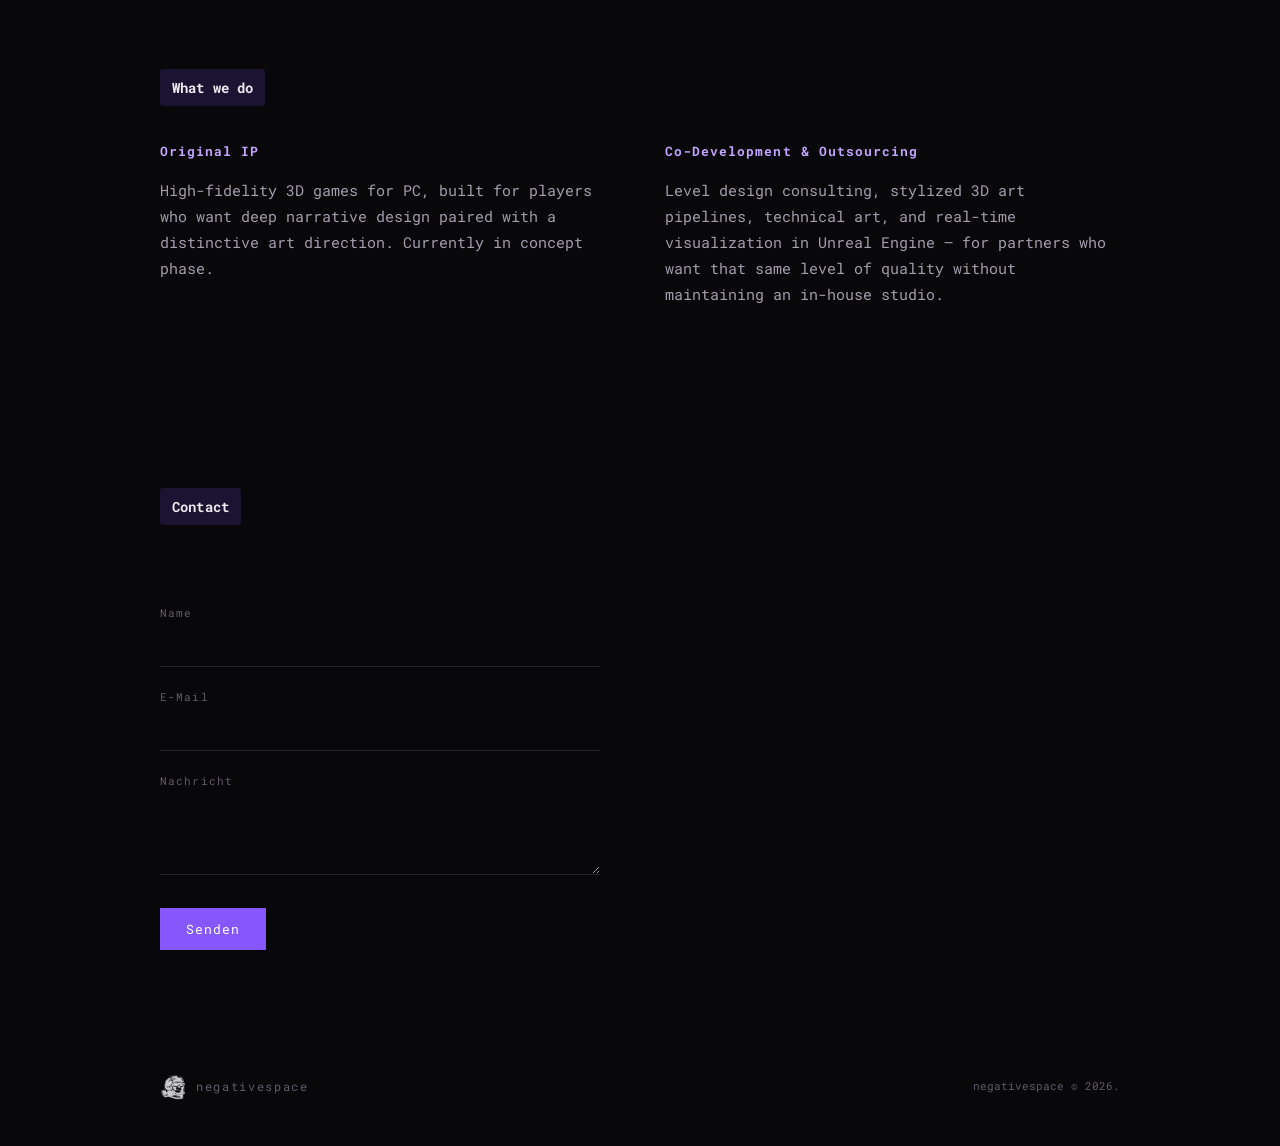
==== commit cabb892c: "Add files via upload" ====
--- a/index.html
+++ b/index.html
@@ -4,6 +4,8 @@
 <meta charset="UTF-8">
 <meta name="viewport" content="width=device-width, initial-scale=1.0">
 <title>negativespace</title>
+<link rel="icon" type="image/png" href="assets/favicon.png">
+<link rel="apple-touch-icon" href="assets/apple-touch-icon.png">
 <link rel="preconnect" href="https://fonts.googleapis.com">
 <link href="https://fonts.googleapis.com/css2?family=Roboto+Mono:wght@400;500;700&display=swap" rel="stylesheet">
 <style>
@@ -109,14 +111,14 @@
   .astro-parallax{ display:flex; justify-content:center; width:100%; will-change:transform; }
   .astro-triangle{
     position:absolute; top:50%; left:50%;
-    width:1300px; height:1300px; max-width:none;
-    margin-left:-650px;
-    margin-top:calc(-650px - 50px); /* the "90px" is how far up it's shifted — increase/decrease to taste */
+    width:520px; height:520px; max-width:none;
+    margin-left:-260px;
+    margin-top:calc(-260px - 20px); /* the "20px" is how far up it's shifted — increase/decrease to taste */
     animation: spin 260s linear infinite;
     opacity:0.9;
   }
   .astro-img{
-    position:relative; z-index:2; width:min(88vw, 900px);
+    position:relative; z-index:2; width:min(35vw, 360px);
     mix-blend-mode:screen;
     filter: drop-shadow(0 0 60px rgba(134,87,255,0.4));
     animation: floaty 8s ease-in-out infinite;
@@ -164,10 +166,11 @@
   .crew-row{ display:flex; gap:50px; margin-top:52px; flex-wrap:wrap; }
   .crew-col{ flex:1; min-width:220px; }
   .crew-name{ font-family:var(--font-mono); font-weight:700; font-size:15.5px; letter-spacing:0.06em; margin-bottom:6px; }
-  .crew-role{ font-size:12.5px; color:var(--signal-2); margin-bottom:10px; }
-  .crew-email{ font-size:12px; color:var(--ink-faint); }
-  .crew-email a{ color:var(--ink-faint); text-decoration:none; }
-  .crew-email a:hover{ color:var(--signal-2); }
+  .crew-role{ font-size:12.5px; color:var(--signal-2); margin-bottom:14px; }
+  .crew-links{ display:flex; align-items:center; gap:16px; }
+  .crew-links a{ color:var(--ink-faint); display:inline-flex; align-items:center; transition:color .2s ease, filter .2s ease; }
+  .crew-links a:hover{ color:var(--signal-2); filter:drop-shadow(0 0 6px rgba(134,87,255,0.45)); }
+  .crew-links svg{ width:17px; height:17px; display:block; }
 
   /* what we do */
   .split-cols{ display:grid; grid-template-columns:1fr 1fr; gap:50px; }
@@ -211,8 +214,8 @@
     section{ padding:64px 0; }
     .hero{ padding:90px 0 60px; }
     .hero-claim{ white-space:normal; width:auto !important; border-right:none; animation:none; }
-    .astro-triangle{ width:520px; height:520px; margin-left:-260px; margin-top:calc(-260px - 40px); }
-    .astro-img{ width:min(92vw,520px); }
+    .astro-triangle{ width:208px; height:208px; margin-left:-104px; margin-top:calc(-104px - 16px); }
+    .astro-img{ width:min(37vw,208px); }
   }
 
   @media (prefers-reduced-motion: reduce){
@@ -263,17 +266,41 @@
       <div class="crew-col reveal delay-1">
         <div class="crew-name">ANA MICANOVIC</div>
         <div class="crew-role">Producer</div>
-        <div class="crew-email"><a href="mailto:ana@negativespacegames.com">ana@negativespacegames.com</a></div>
+        <div class="crew-links">
+          <a href="mailto:ana@negativespacegames.com" aria-label="E-Mail Ana Micanovic" title="E-Mail">
+            <svg viewBox="0 0 24 24" fill="none" xmlns="http://www.w3.org/2000/svg" aria-hidden="true"><rect x="2.5" y="5.5" width="19" height="13" rx="1.5" stroke="currentColor" stroke-width="1.5"/><path d="M3.5 7L12 13L20.5 7" stroke="currentColor" stroke-width="1.5" stroke-linecap="round" stroke-linejoin="round"/></svg>
+          </a>
+          <a href="https://www.linkedin.com/in/ana-micanovic-00b553313" target="_blank" rel="noopener noreferrer" aria-label="LinkedIn Ana Micanovic" title="LinkedIn">
+            <svg viewBox="0 0 448 512" fill="currentColor" xmlns="http://www.w3.org/2000/svg" aria-hidden="true"><path d="M100.28 448H7.4V148.9h92.88zM53.79 108.1C24.09 108.1 0 83.5 0 53.8a53.79 53.79 0 0 1 107.58 0c0 29.7-24.1 54.3-53.79 54.3zM447.9 448h-92.68V302.4c0-34.7-.7-79.2-48.29-79.2-48.29 0-55.69 37.7-55.69 76.7V448h-92.78V148.9h89.08v40.8h1.3c12.4-23.5 42.69-48.3 87.88-48.3 94 0 111.28 61.9 111.28 142.3V448z"/></svg>
+          </a>
+        </div>
       </div>
       <div class="crew-col reveal delay-2">
         <div class="crew-name">ILIA TARASOV</div>
         <div class="crew-role">Art Director</div>
-        <div class="crew-email"><a href="mailto:ilia@negativespacegames.com">ilia@negativespacegames.com</a></div>
+        <div class="crew-links">
+          <a href="mailto:ilia@negativespacegames.com" aria-label="E-Mail Ilia Tarasov" title="E-Mail">
+            <svg viewBox="0 0 24 24" fill="none" xmlns="http://www.w3.org/2000/svg" aria-hidden="true"><rect x="2.5" y="5.5" width="19" height="13" rx="1.5" stroke="currentColor" stroke-width="1.5"/><path d="M3.5 7L12 13L20.5 7" stroke="currentColor" stroke-width="1.5" stroke-linecap="round" stroke-linejoin="round"/></svg>
+          </a>
+          <a href="https://www.linkedin.com/in/iliatarasov/" target="_blank" rel="noopener noreferrer" aria-label="LinkedIn Ilia Tarasov" title="LinkedIn">
+            <svg viewBox="0 0 448 512" fill="currentColor" xmlns="http://www.w3.org/2000/svg" aria-hidden="true"><path d="M100.28 448H7.4V148.9h92.88zM53.79 108.1C24.09 108.1 0 83.5 0 53.8a53.79 53.79 0 0 1 107.58 0c0 29.7-24.1 54.3-53.79 54.3zM447.9 448h-92.68V302.4c0-34.7-.7-79.2-48.29-79.2-48.29 0-55.69 37.7-55.69 76.7V448h-92.78V148.9h89.08v40.8h1.3c12.4-23.5 42.69-48.3 87.88-48.3 94 0 111.28 61.9 111.28 142.3V448z"/></svg>
+          </a>
+          <a href="https://www.artstation.com/itarasoff" target="_blank" rel="noopener noreferrer" aria-label="Artstation Ilia Tarasov" title="Artstation">
+            <svg viewBox="0 0 512 512" fill="currentColor" xmlns="http://www.w3.org/2000/svg" aria-hidden="true"><path d="M2 377.4l43 74.3A51.35 51.35 0 0 0 90.9 480h285.4l-59.2-102.6zM501.8 350L335.6 59.3A51.38 51.38 0 0 0 290.2 32h-88.4l257.3 447.6 40.7-70.5c1.9-3.2 21-29.7 2-59.1zM275 304.5l-115.5-200L44 304.5z"/></svg>
+          </a>
+        </div>
       </div>
       <div class="crew-col reveal delay-3">
         <div class="crew-name">LORIS GROSS</div>
         <div class="crew-role">Design Director</div>
-        <div class="crew-email"><a href="mailto:loris@negativespacegames.com">loris@negativespacegames.com</a></div>
+        <div class="crew-links">
+          <a href="mailto:loris@negativespacegames.com" aria-label="E-Mail Loris Gross" title="E-Mail">
+            <svg viewBox="0 0 24 24" fill="none" xmlns="http://www.w3.org/2000/svg" aria-hidden="true"><rect x="2.5" y="5.5" width="19" height="13" rx="1.5" stroke="currentColor" stroke-width="1.5"/><path d="M3.5 7L12 13L20.5 7" stroke="currentColor" stroke-width="1.5" stroke-linecap="round" stroke-linejoin="round"/></svg>
+          </a>
+          <a href="https://www.linkedin.com/in/loris-gross-398867254/" target="_blank" rel="noopener noreferrer" aria-label="LinkedIn Loris Gross" title="LinkedIn">
+            <svg viewBox="0 0 448 512" fill="currentColor" xmlns="http://www.w3.org/2000/svg" aria-hidden="true"><path d="M100.28 448H7.4V148.9h92.88zM53.79 108.1C24.09 108.1 0 83.5 0 53.8a53.79 53.79 0 0 1 107.58 0c0 29.7-24.1 54.3-53.79 54.3zM447.9 448h-92.68V302.4c0-34.7-.7-79.2-48.29-79.2-48.29 0-55.69 37.7-55.69 76.7V448h-92.78V148.9h89.08v40.8h1.3c12.4-23.5 42.69-48.3 87.88-48.3 94 0 111.28 61.9 111.28 142.3V448z"/></svg>
+          </a>
+        </div>
       </div>
     </div>
   </div>
@@ -363,4 +390,4 @@
 </script>
 
 </body>
-</html>>
+</html>
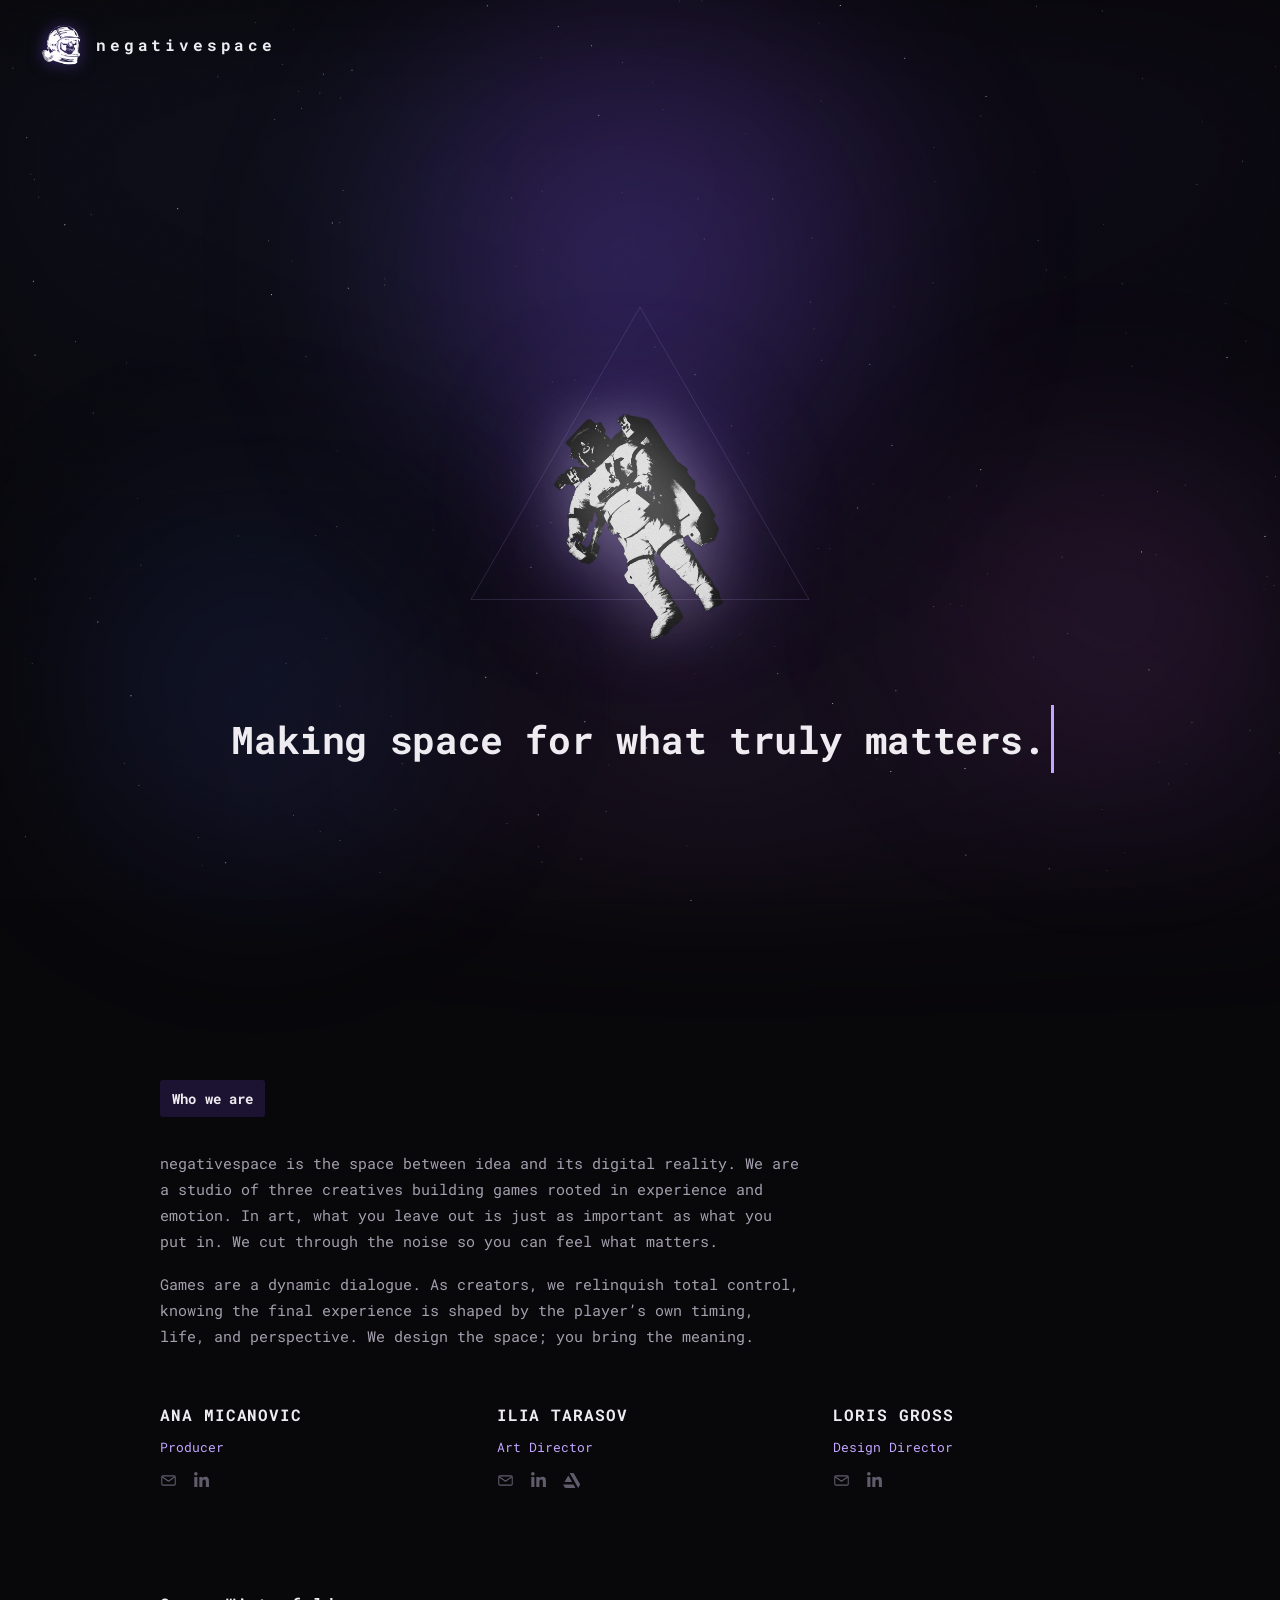
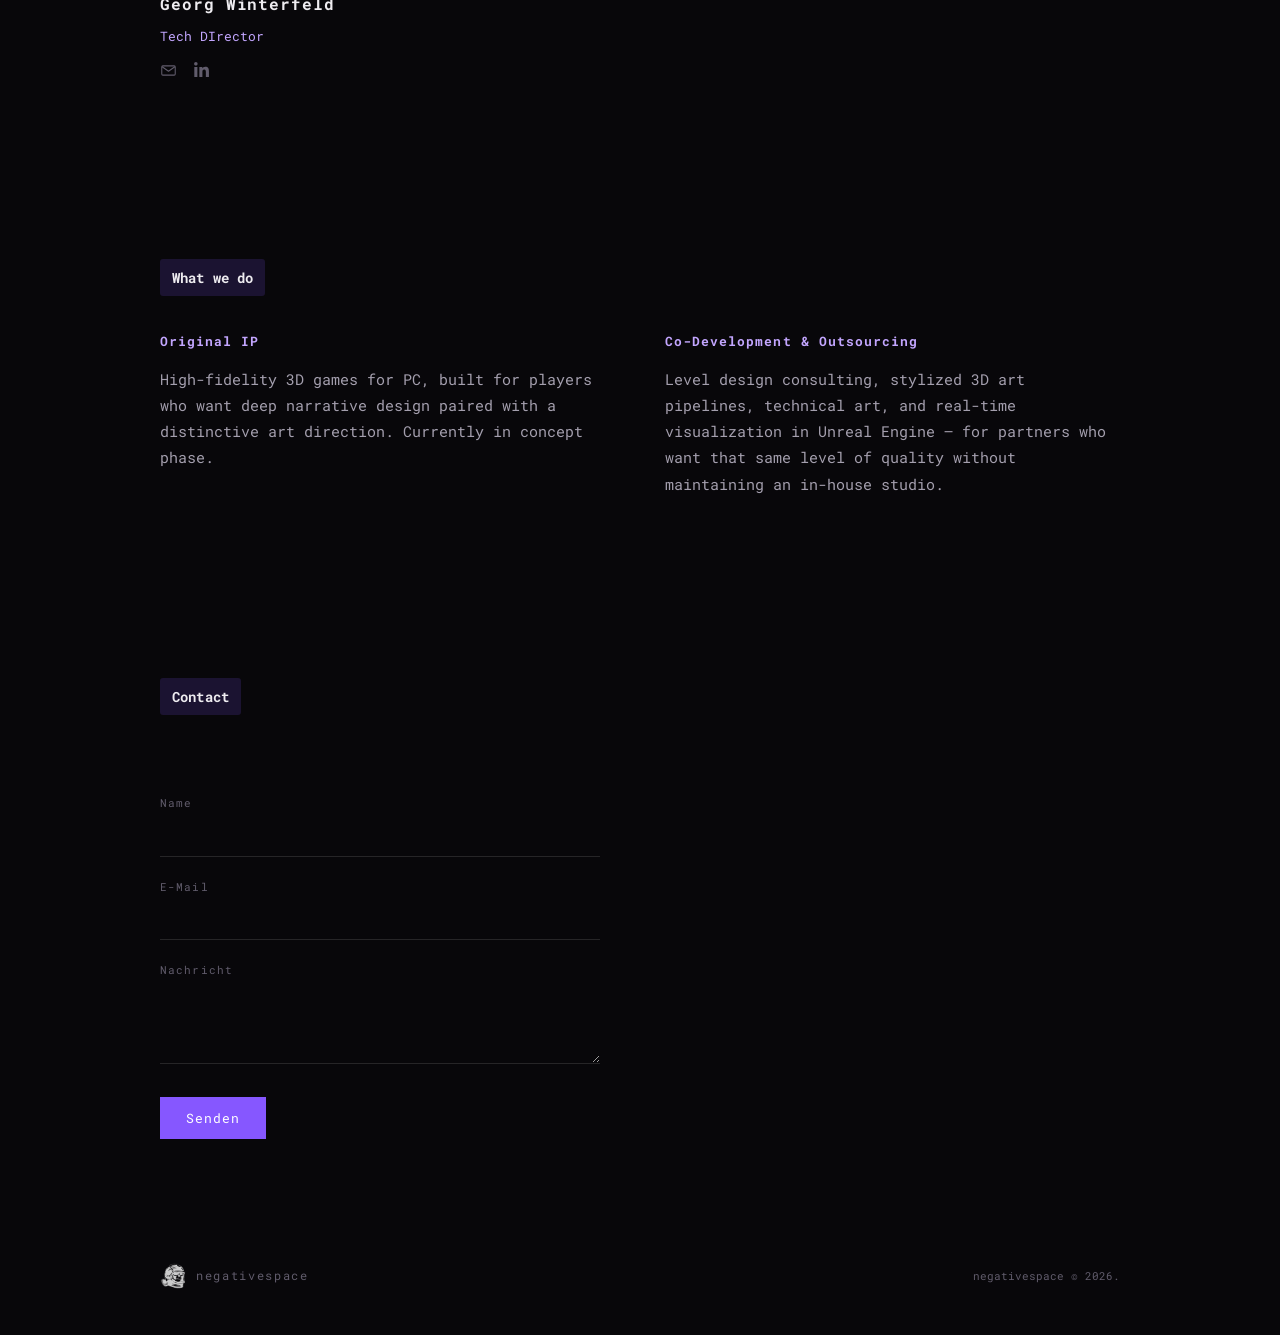
==== commit b8e9c081: "Add Georg Winterfeld to crew section Added crew member Georg Winterfeld with contact links." ====
--- a/index.html
+++ b/index.html
@@ -302,6 +302,19 @@
           </a>
         </div>
       </div>
+      <div class="crew-row">
+      <div class="crew-col reveal delay-1">
+        <div class="crew-name">Georg Winterfeld</div>
+        <div class="crew-role">Tech DIrector</div>
+        <div class="crew-links">
+          <a href="mailto:georg@negativespacegames.com" aria-label="E-Mail Georg Winterfeld" title="E-Mail">
+            <svg viewBox="0 0 24 24" fill="none" xmlns="http://www.w3.org/2000/svg" aria-hidden="true"><rect x="2.5" y="5.5" width="19" height="13" rx="1.5" stroke="currentColor" stroke-width="1.5"/><path d="M3.5 7L12 13L20.5 7" stroke="currentColor" stroke-width="1.5" stroke-linecap="round" stroke-linejoin="round"/></svg>
+          </a>
+          <a href="https://www.linkedin.com/in/georg-winterfeld-4927bb32a/" target="_blank" rel="noopener noreferrer" aria-label="LinkedIn Ana Micanovic" title="LinkedIn">
+            <svg viewBox="0 0 448 512" fill="currentColor" xmlns="http://www.w3.org/2000/svg" aria-hidden="true"><path d="M100.28 448H7.4V148.9h92.88zM53.79 108.1C24.09 108.1 0 83.5 0 53.8a53.79 53.79 0 0 1 107.58 0c0 29.7-24.1 54.3-53.79 54.3zM447.9 448h-92.68V302.4c0-34.7-.7-79.2-48.29-79.2-48.29 0-55.69 37.7-55.69 76.7V448h-92.78V148.9h89.08v40.8h1.3c12.4-23.5 42.69-48.3 87.88-48.3 94 0 111.28 61.9 111.28 142.3V448z"/></svg>
+          </a>
+        </div>
+      </div>
     </div>
   </div>
 </section>
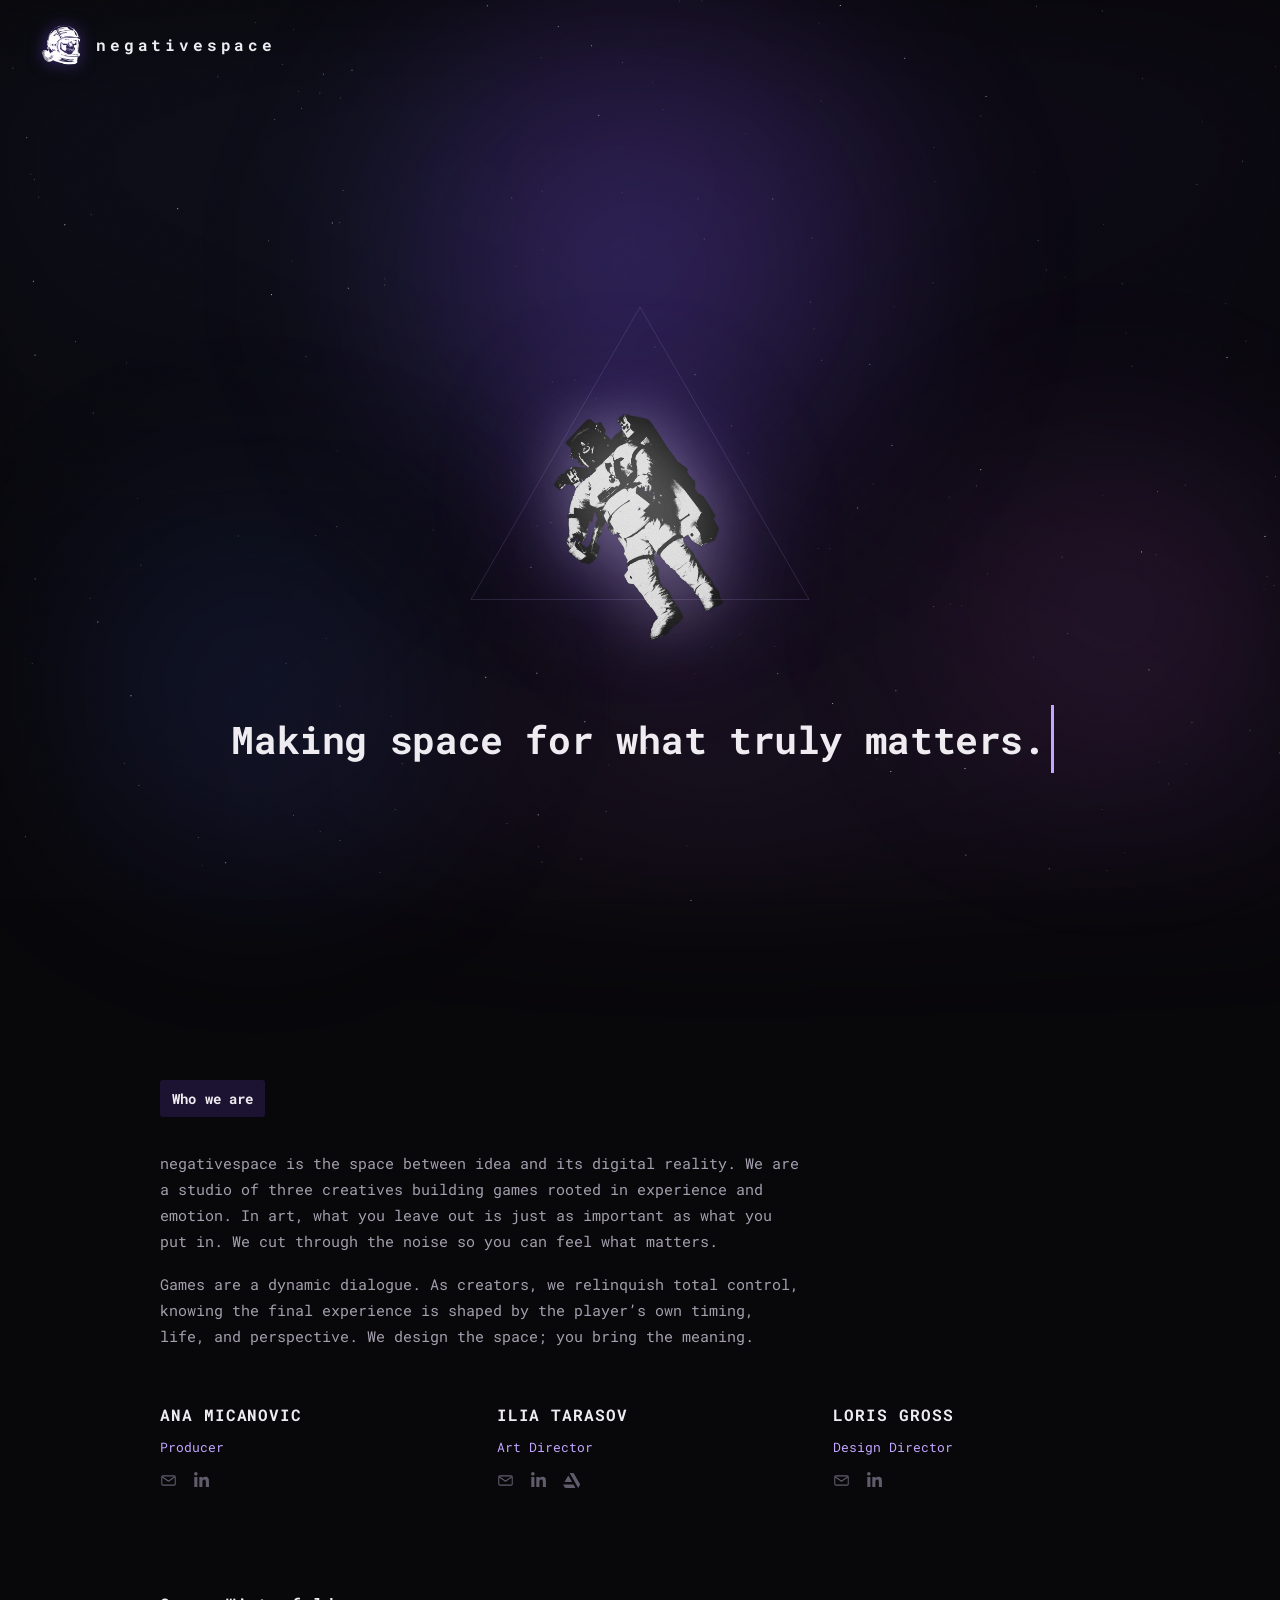
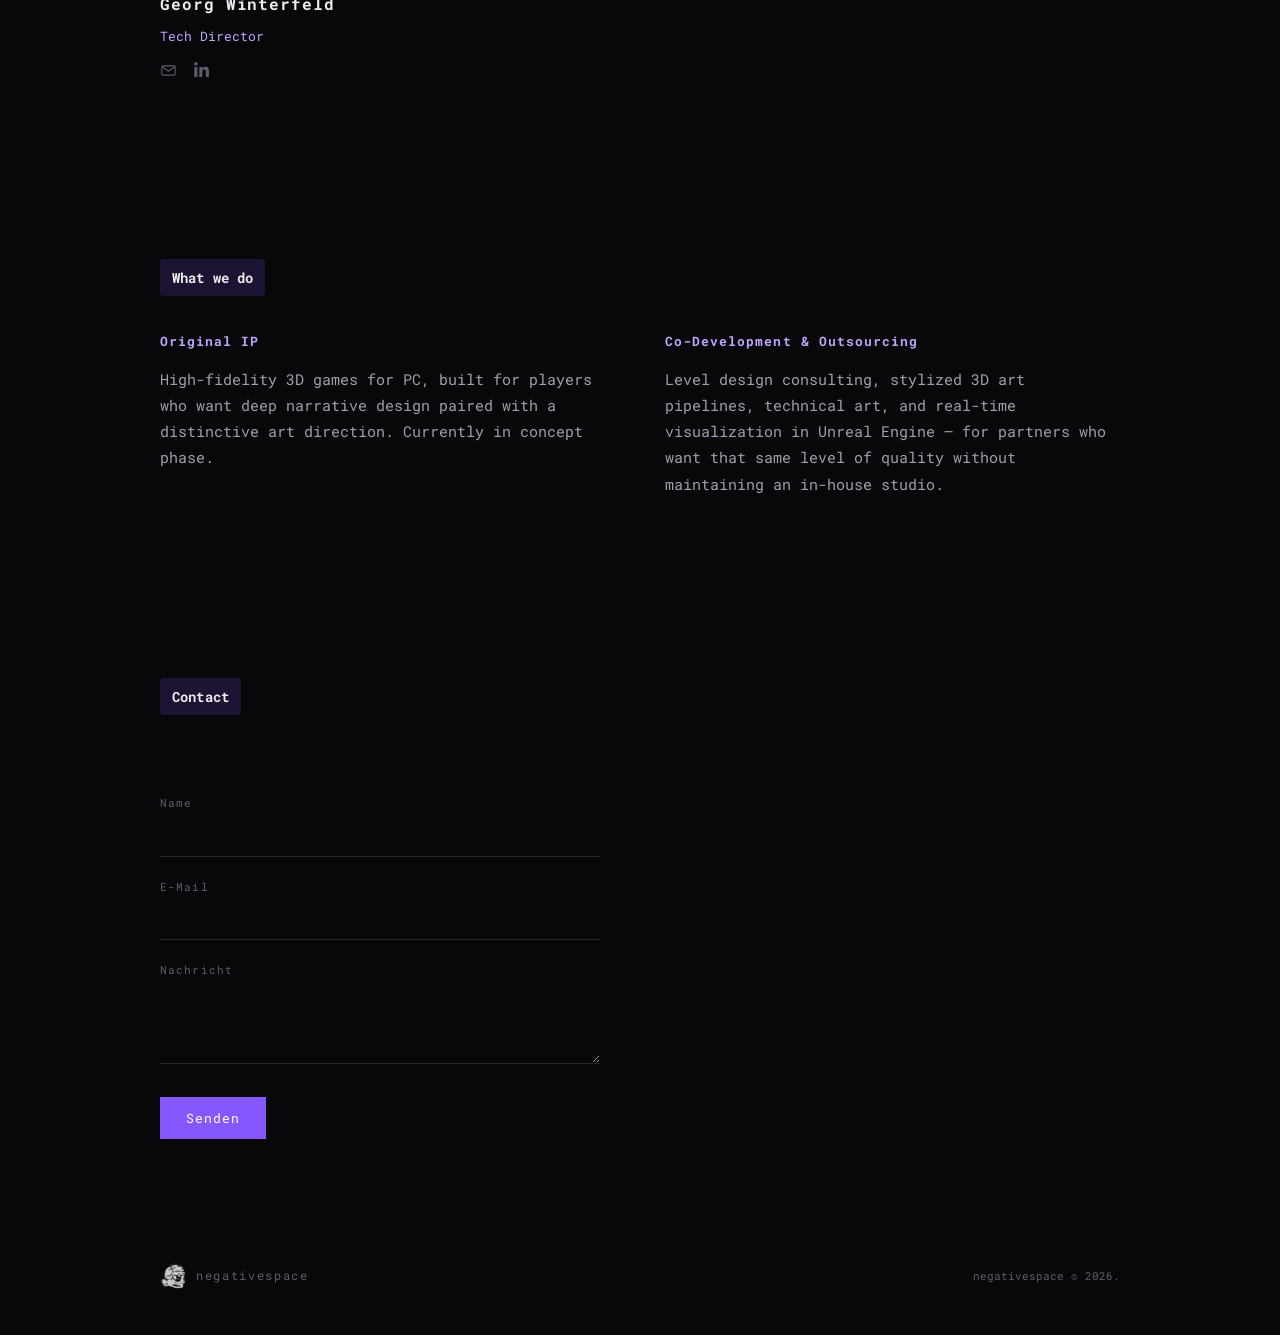
==== commit 06f295c0: "Fix typo in crew role for Georg Winterfeld" ====
--- a/index.html
+++ b/index.html
@@ -303,9 +303,9 @@
         </div>
       </div>
       <div class="crew-row">
-      <div class="crew-col reveal delay-1">
+      <div class="crew-col reveal delay-4">
         <div class="crew-name">Georg Winterfeld</div>
-        <div class="crew-role">Tech DIrector</div>
+        <div class="crew-role">Tech Director</div>
         <div class="crew-links">
           <a href="mailto:georg@negativespacegames.com" aria-label="E-Mail Georg Winterfeld" title="E-Mail">
             <svg viewBox="0 0 24 24" fill="none" xmlns="http://www.w3.org/2000/svg" aria-hidden="true"><rect x="2.5" y="5.5" width="19" height="13" rx="1.5" stroke="currentColor" stroke-width="1.5"/><path d="M3.5 7L12 13L20.5 7" stroke="currentColor" stroke-width="1.5" stroke-linecap="round" stroke-linejoin="round"/></svg>
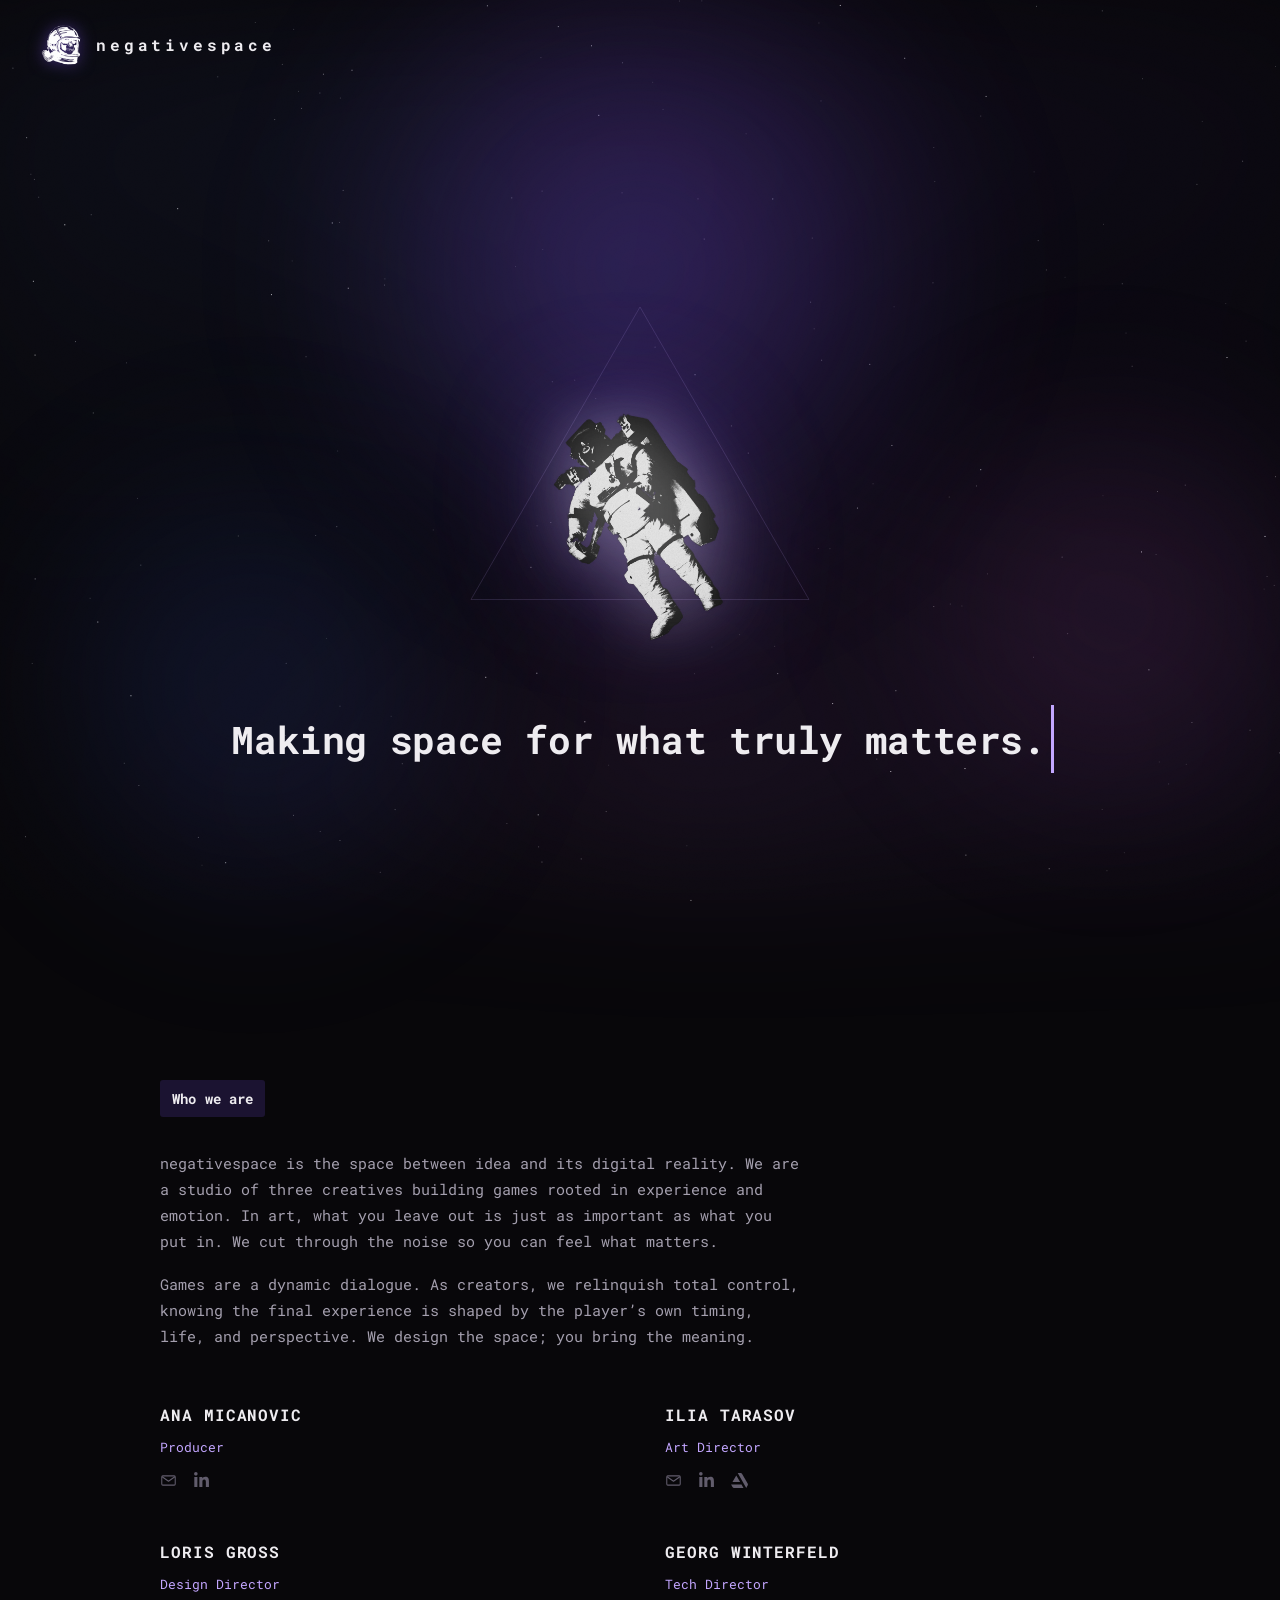
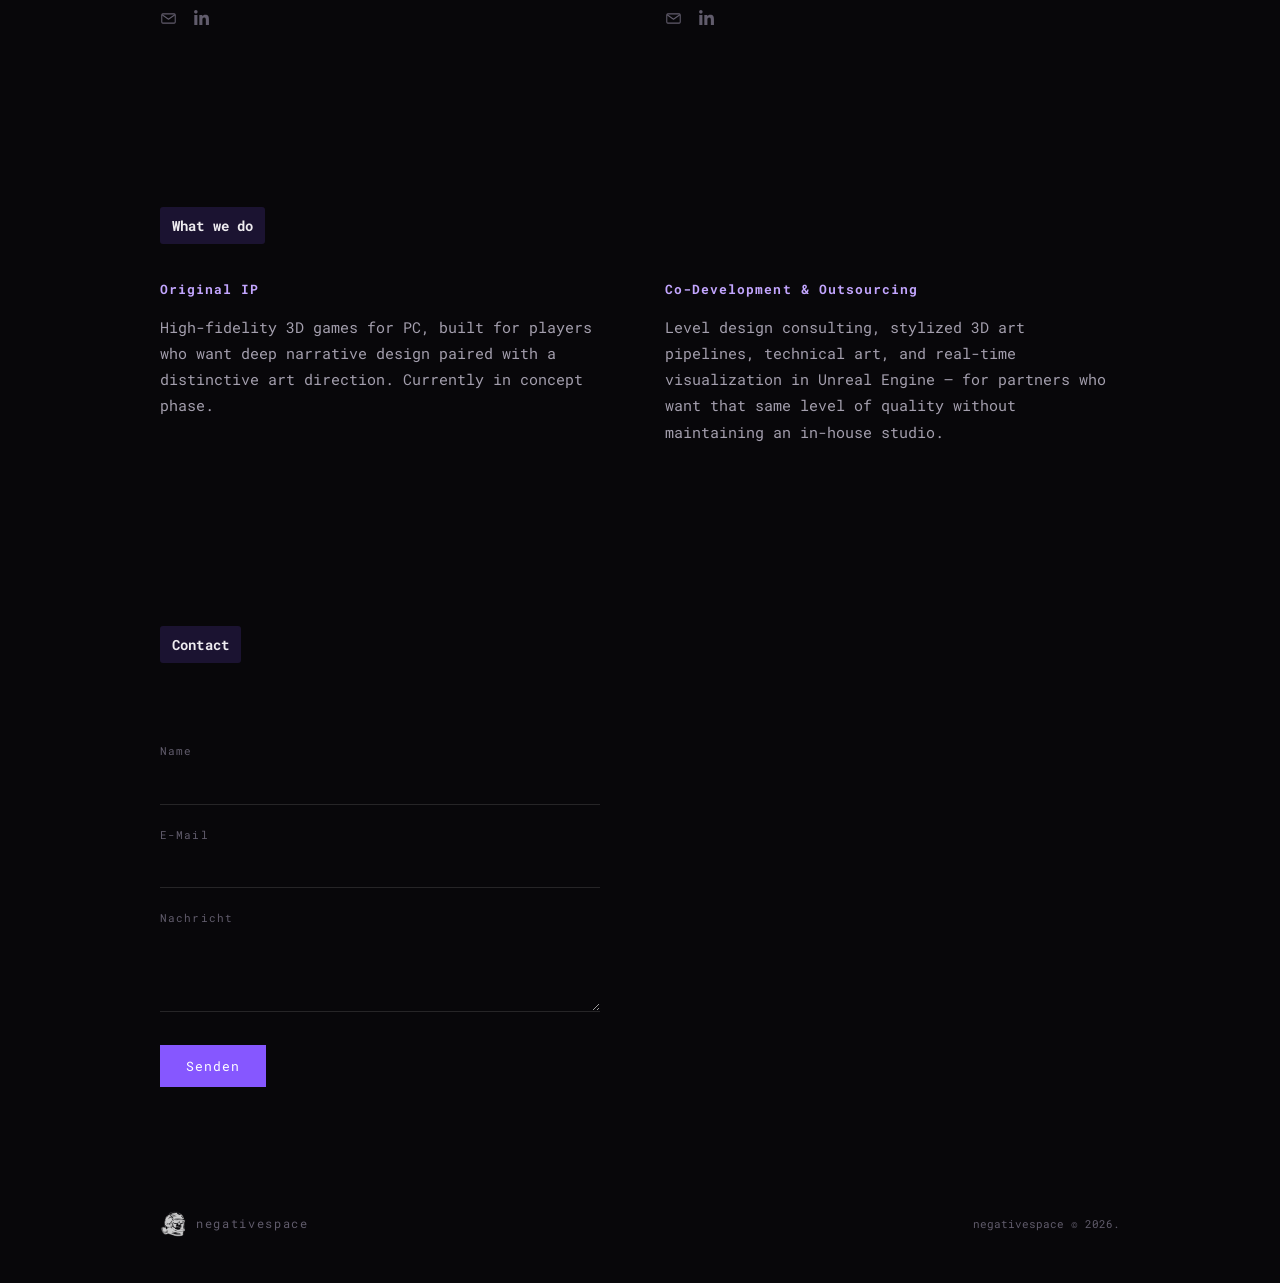
==== commit 5bb87239: "Refactor crew section to use grid layout" ====
--- a/index.html
+++ b/index.html
@@ -162,9 +162,9 @@
   .reveal.delay-2{ transition-delay:.16s; }
   .reveal.delay-3{ transition-delay:.24s; }
 
-  /* who we are — crew row */
-  .crew-row{ display:flex; gap:50px; margin-top:52px; flex-wrap:wrap; }
-  .crew-col{ flex:1; min-width:220px; }
+  /* who we are — crew grid: two per row */
+  .crew-grid{ display:grid; grid-template-columns:1fr 1fr; gap:50px 50px; margin-top:52px; }
+  .crew-col{ min-width:0; }
   .crew-name{ font-family:var(--font-mono); font-weight:700; font-size:15.5px; letter-spacing:0.06em; margin-bottom:6px; }
   .crew-role{ font-size:12.5px; color:var(--signal-2); margin-bottom:14px; }
   .crew-links{ display:flex; align-items:center; gap:16px; }
@@ -210,7 +210,7 @@
     nav{ padding:16px 22px; }
     nav img{ height:34px; }
     .split-cols{ grid-template-columns:1fr; gap:34px; }
-    .crew-row{ flex-direction:column; gap:30px; }
+    .crew-grid{ grid-template-columns:1fr; gap:30px; }
     section{ padding:64px 0; }
     .hero{ padding:90px 0 60px; }
     .hero-claim{ white-space:normal; width:auto !important; border-right:none; animation:none; }
@@ -262,7 +262,7 @@
       <p>negativespace is the space between idea and its digital reality. We are a studio of three creatives building games rooted in experience and emotion. In art, what you leave out is just as important as what you put in. We cut through the noise so you can feel what matters.</p> 
       <p>Games are a dynamic dialogue. As creators, we relinquish total control, knowing the final experience is shaped by the player’s own timing, life, and perspective. We design the space; you bring the meaning.</p>
     </div>
-    <div class="crew-row">
+    <div class="crew-grid">
       <div class="crew-col reveal delay-1">
         <div class="crew-name">ANA MICANOVIC</div>
         <div class="crew-role">Producer</div>
@@ -302,15 +302,14 @@
           </a>
         </div>
       </div>
-      <div class="crew-row">
       <div class="crew-col reveal delay-4">
-        <div class="crew-name">Georg Winterfeld</div>
+        <div class="crew-name">GEORG WINTERFELD</div>
         <div class="crew-role">Tech Director</div>
         <div class="crew-links">
           <a href="mailto:georg@negativespacegames.com" aria-label="E-Mail Georg Winterfeld" title="E-Mail">
             <svg viewBox="0 0 24 24" fill="none" xmlns="http://www.w3.org/2000/svg" aria-hidden="true"><rect x="2.5" y="5.5" width="19" height="13" rx="1.5" stroke="currentColor" stroke-width="1.5"/><path d="M3.5 7L12 13L20.5 7" stroke="currentColor" stroke-width="1.5" stroke-linecap="round" stroke-linejoin="round"/></svg>
           </a>
-          <a href="https://www.linkedin.com/in/georg-winterfeld-4927bb32a/" target="_blank" rel="noopener noreferrer" aria-label="LinkedIn Ana Micanovic" title="LinkedIn">
+          <a href="https://www.linkedin.com/in/georg-winterfeld-4927bb32a/" target="_blank" rel="noopener noreferrer" aria-label="LinkedIn Georg Winterfeld" title="LinkedIn">
             <svg viewBox="0 0 448 512" fill="currentColor" xmlns="http://www.w3.org/2000/svg" aria-hidden="true"><path d="M100.28 448H7.4V148.9h92.88zM53.79 108.1C24.09 108.1 0 83.5 0 53.8a53.79 53.79 0 0 1 107.58 0c0 29.7-24.1 54.3-53.79 54.3zM447.9 448h-92.68V302.4c0-34.7-.7-79.2-48.29-79.2-48.29 0-55.69 37.7-55.69 76.7V448h-92.78V148.9h89.08v40.8h1.3c12.4-23.5 42.69-48.3 87.88-48.3 94 0 111.28 61.9 111.28 142.3V448z"/></svg>
           </a>
         </div>
